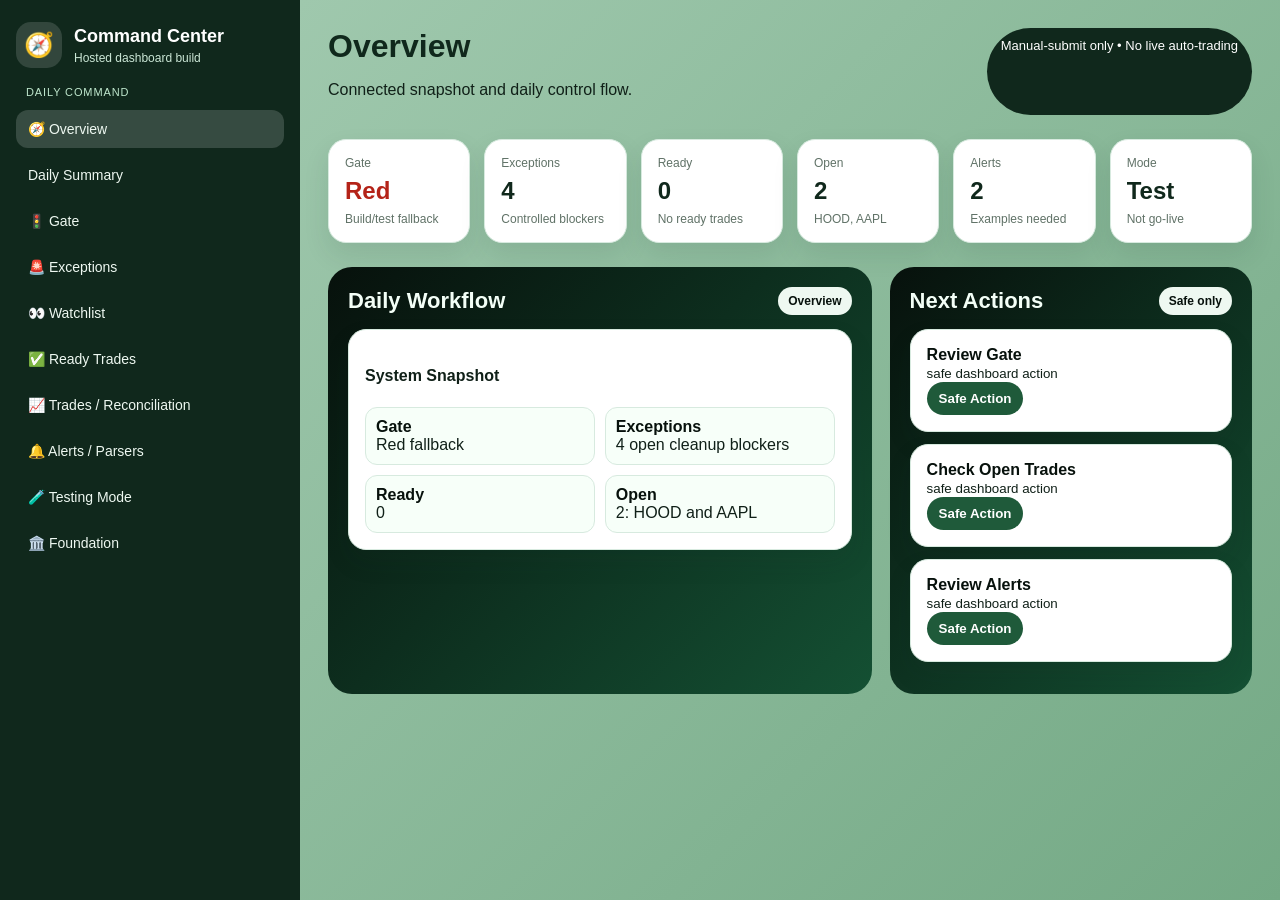
==== index.html @ c0eb18b4 "Add files via upload" ====
<!DOCTYPE html><html><head><meta charset="UTF-8"><meta name="viewport" content="width=device-width,initial-scale=1"><title>Trading Command Center</title><link rel="stylesheet" href="dashboard.css"></head><body><div class="app"><aside><div class="brand"><div class="logo">🧭</div><div><h1>Command Center</h1><p>Hosted dashboard build</p></div></div><div class="group">Daily Command</div><button class="nav" data-section="overview">🧭 Overview</button><button class="nav" data-section="daily">Daily Summary</button><button class="nav" data-section="gate">🚦 Gate</button><button class="nav" data-section="exceptions">🚨 Exceptions</button><button class="nav" data-section="watchlist">👀 Watchlist</button><button class="nav" data-section="ready">✅ Ready Trades</button><button class="nav" data-section="trades">📈 Trades / Reconciliation</button><button class="nav" data-section="alerts">🔔 Alerts / Parsers</button><button class="nav" data-section="testing">🧪 Testing Mode</button><button class="nav" data-section="foundation">🏛️ Foundation</button></aside><main><div class="top"><div><h2 id="title">Loading</h2><p id="subtitle"></p></div><div class="pill">Manual-submit only • No live auto-trading</div></div><section class="cards"><div class="card"><div class="label">Gate</div><div class="value red">Red</div><div class="hint">Build/test fallback</div></div><div class="card"><div class="label">Exceptions</div><div class="value">4</div><div class="hint">Controlled blockers</div></div><div class="card"><div class="label">Ready</div><div class="value">0</div><div class="hint">No ready trades</div></div><div class="card"><div class="label">Open</div><div class="value">2</div><div class="hint">HOOD, AAPL</div></div><div class="card"><div class="label">Alerts</div><div class="value">2</div><div class="hint">Examples needed</div></div><div class="card"><div class="label">Mode</div><div class="value">Test</div><div class="hint">Not go-live</div></div></section><section class="work"><div class="panel"><div class="ph"><h3 id="panelTitle"></h3><span class="badge" id="badge"></span></div><div id="content"></div></div><div class="panel"><div class="ph"><h3>Next Actions</h3><span class="badge">Safe only</span></div><div id="actions"></div></div></section></main></div><script src="dashboard.js"></script></body></html>
---- dashboard.css ----
:root{--dark:#10281c;--mid:#1f5a3a;--bg:#82ad91;--card:#f7fff9;--border:#d7eadf;--red:#b42318}*{box-sizing:border-box}body{margin:0;font-family:Arial,sans-serif;background:#82ad91;color:#102018}.app{display:grid;grid-template-columns:300px 1fr;min-height:100vh}aside{background:#10281c;color:white;padding:22px 16px;position:sticky;top:0;height:100vh;overflow:auto}.brand{display:flex;gap:12px;align-items:center;margin-bottom:18px}.logo{width:46px;height:46px;border-radius:15px;background:rgba(255,255,255,.14);display:grid;place-items:center;font-size:24px}.brand h1{font-size:18px;margin:0}.brand p{margin:4px 0 0;color:#cbe7d6;font-size:12px}.group{font-size:11px;color:#bfe7cd;text-transform:uppercase;letter-spacing:.08em;margin:18px 10px 8px}.nav{width:100%;border:0;border-radius:12px;background:transparent;color:#eef8f1;text-align:left;padding:11px 12px;margin:4px 0;cursor:pointer;font-size:14px}.nav:hover,.nav.active{background:rgba(255,255,255,.16)}main{padding:28px;background:linear-gradient(135deg,#9fc8ad,#74a985);min-height:100vh}.top{display:flex;justify-content:space-between;gap:16px}.top h2{font-size:32px;color:#10281c;margin:0}.pill{background:#10281c;color:white;border-radius:999px;padding:10px 14px;font-size:13px}.cards{display:grid;grid-template-columns:repeat(6,1fr);gap:14px;margin:24px 0}.card,.item,.step{background:white;border:1px solid var(--border);border-radius:18px;padding:16px;box-shadow:0 12px 26px rgba(18,53,36,.1)}.label{font-size:12px;color:#607267}.value{font-size:24px;font-weight:800;color:#10281c;margin:7px 0}.red{color:var(--red)}.hint{font-size:12px;color:#607267}.work{display:grid;grid-template-columns:1.2fr .8fr;gap:18px}.panel{background:linear-gradient(135deg,#07110c,#145033);padding:20px;border-radius:24px;color:#eef8f1}.ph{display:flex;justify-content:space-between;align-items:center;margin-bottom:14px}.ph h3{margin:0;color:#f3fff7;font-size:22px}.badge{background:#eef8f1;border-radius:999px;padding:7px 10px;color:#07110c;font-weight:700;font-size:12px}.item,.step{color:#102018;margin-bottom:12px}.meta{display:grid;grid-template-columns:1fr 1fr;gap:10px}.meta div{background:#f7fff9;border:1px solid var(--border);border-radius:12px;padding:10px}.meta strong,.step strong{display:block;color:#07110c}.btn{background:#1f5a3a;color:white;border:0;border-radius:999px;padding:9px 12px;font-weight:700;cursor:pointer}.warn{background:#fff6db;border:1px solid #f0d98a;border-radius:13px;padding:12px;margin-top:12px}.danger{background:#ffe8e8;border:1px solid #ffb6b6;border-radius:13px;padding:12px;color:#4a1111}@media(max-width:1000px){.app{grid-template-columns:1fr}aside{height:auto;position:relative}.cards{grid-template-columns:repeat(2,1fr)}.work{grid-template-columns:1fr}}@media(max-width:560px){.cards,.meta{grid-template-columns:1fr}main{padding:16px}}
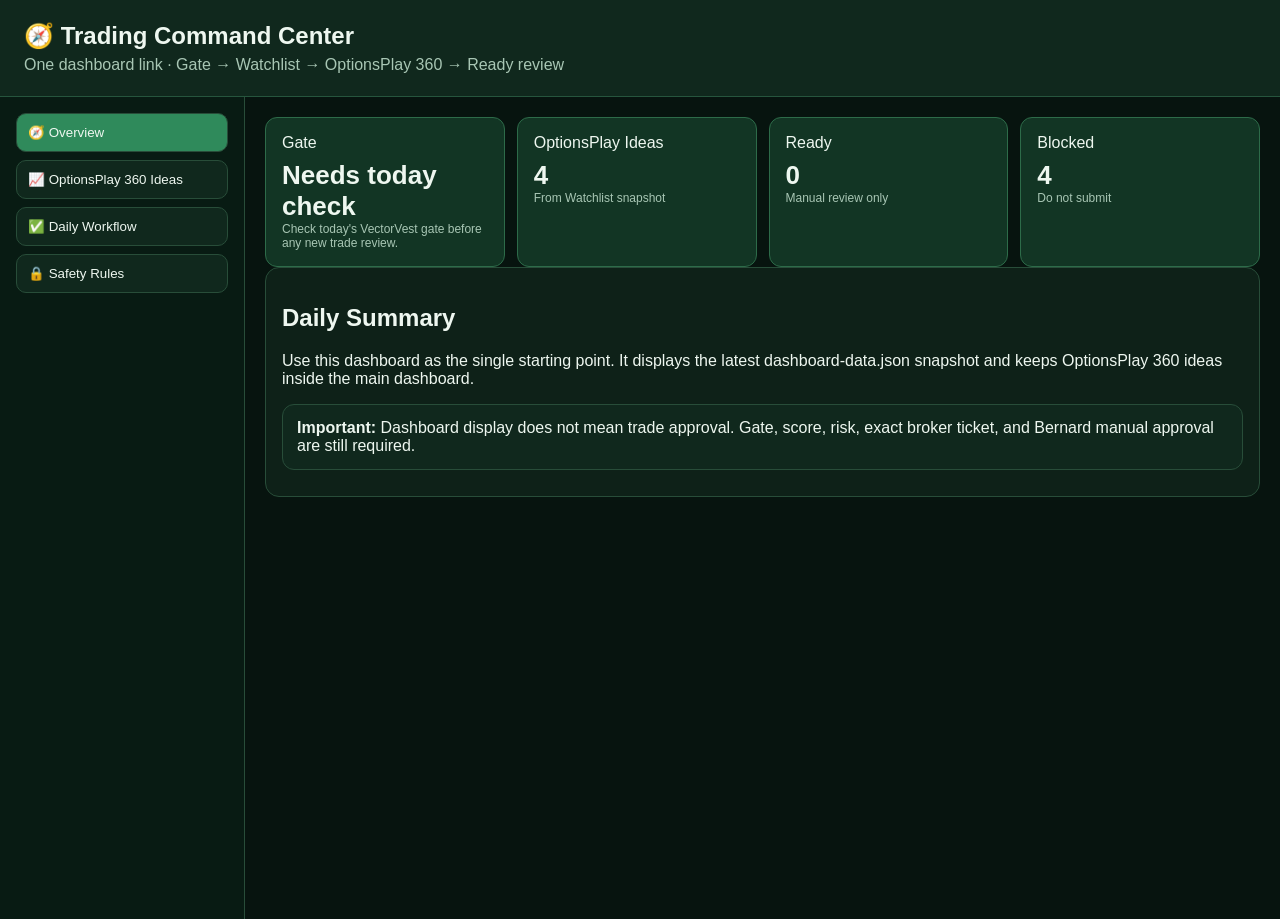
==== commit a6c9c481: "Add files via upload" ====
--- a/index.html
+++ b/index.html
@@ -1 +1,51 @@
-<!DOCTYPE html><html><head><meta charset="UTF-8"><meta name="viewport" content="width=device-width,initial-scale=1"><title>Trading Command Center</title><link rel="stylesheet" href="dashboard.css"></head><body><div class="app"><aside><div class="brand"><div class="logo">🧭</div><div><h1>Command Center</h1><p>Hosted dashboard build</p></div></div><div class="group">Daily Command</div><button class="nav" data-section="overview">🧭 Overview</button><button class="nav" data-section="daily">Daily Summary</button><button class="nav" data-section="gate">🚦 Gate</button><button class="nav" data-section="exceptions">🚨 Exceptions</button><button class="nav" data-section="watchlist">👀 Watchlist</button><button class="nav" data-section="ready">✅ Ready Trades</button><button class="nav" data-section="trades">📈 Trades / Reconciliation</button><button class="nav" data-section="alerts">🔔 Alerts / Parsers</button><button class="nav" data-section="testing">🧪 Testing Mode</button><button class="nav" data-section="foundation">🏛️ Foundation</button></aside><main><div class="top"><div><h2 id="title">Loading</h2><p id="subtitle"></p></div><div class="pill">Manual-submit only • No live auto-trading</div></div><section class="cards"><div class="card"><div class="label">Gate</div><div class="value red">Red</div><div class="hint">Build/test fallback</div></div><div class="card"><div class="label">Exceptions</div><div class="value">4</div><div class="hint">Controlled blockers</div></div><div class="card"><div class="label">Ready</div><div class="value">0</div><div class="hint">No ready trades</div></div><div class="card"><div class="label">Open</div><div class="value">2</div><div class="hint">HOOD, AAPL</div></div><div class="card"><div class="label">Alerts</div><div class="value">2</div><div class="hint">Examples needed</div></div><div class="card"><div class="label">Mode</div><div class="value">Test</div><div class="hint">Not go-live</div></div></section><section class="work"><div class="panel"><div class="ph"><h3 id="panelTitle"></h3><span class="badge" id="badge"></span></div><div id="content"></div></div><div class="panel"><div class="ph"><h3>Next Actions</h3><span class="badge">Safe only</span></div><div id="actions"></div></div></section></main></div><script src="dashboard.js"></script></body></html>
+<!doctype html>
+<html lang="en">
+<head>
+<meta charset="utf-8" />
+<meta name="viewport" content="width=device-width,initial-scale=1" />
+<title>Trading Command Center</title>
+<style>
+:root{--bg:#07140f;--panel:#0e2118;--card:#123524;--line:#284d39;--green:#2f8a5b;--text:#eef7f0;--muted:#a8c6b4;--red:#ffb4b4;--blue:#8dc7ff;--yellow:#fff3bd}*{box-sizing:border-box}body{margin:0;font-family:Arial,Helvetica,sans-serif;background:var(--bg);color:var(--text)}header{padding:22px 24px;background:#10281d;border-bottom:1px solid #26553d;position:sticky;top:0;z-index:2}h1{margin:0;font-size:24px}.sub{color:var(--muted);margin-top:6px}.layout{display:grid;grid-template-columns:245px 1fr;min-height:calc(100vh - 78px)}nav{background:#081b13;border-right:1px solid var(--line);padding:16px;position:sticky;top:78px;height:calc(100vh - 78px)}nav button{width:100%;text-align:left;margin-bottom:8px;background:#10281d;color:var(--text);border:1px solid var(--line);padding:11px;border-radius:10px;cursor:pointer}nav button.active{background:var(--green)}main{padding:20px;display:grid;gap:16px}.cards{display:grid;grid-template-columns:repeat(auto-fit,minmax(190px,1fr));gap:12px}.card{background:var(--card);border:1px solid #2d6b49;border-radius:12px;padding:16px}.card b{display:block;font-size:26px;margin-top:8px}.panel{background:var(--panel);border:1px solid var(--line);border-radius:14px;padding:16px}.toolbar{display:flex;gap:8px;flex-wrap:wrap;margin:10px 0 16px}.toolbar button{background:#173f2b;color:var(--text);border:1px solid #377a55;padding:9px 12px;border-radius:9px;cursor:pointer}.toolbar button.active{background:var(--green)}table{width:100%;border-collapse:collapse;font-size:14px}th,td{padding:10px;border-bottom:1px solid #234632;text-align:left;vertical-align:top}th{color:#b7d5c2}.status{border-radius:999px;padding:3px 8px;display:inline-block}.Blocked{background:#5b1f1f;color:#ffd6d6}.Ready{background:#174d93;color:#d8ecff}.Watching{background:#64510d;color:#fff3bd}.small{font-size:12px;color:var(--muted)}.reason{max-width:430px}.danger{color:var(--red)}.ok{color:#8ff0ad}a{color:var(--blue)}.hidden{display:none}.callout{padding:14px;border-radius:12px;background:#10281d;border:1px solid var(--line);margin:10px 0}@media(max-width:800px){.layout{grid-template-columns:1fr}nav{position:static;height:auto}.cards{grid-template-columns:1fr}}
+</style>
+</head>
+<body>
+<header><h1>🧭 Trading Command Center</h1><div class="sub">One dashboard link · Gate → Watchlist → OptionsPlay 360 → Ready review</div></header>
+<div class="layout">
+<nav>
+ <button class="active" onclick="showSection('overview',this)">🧭 Overview</button>
+ <button onclick="showSection('optionsplay',this)">📈 OptionsPlay 360 Ideas</button>
+ <button onclick="showSection('workflow',this)">✅ Daily Workflow</button>
+ <button onclick="showSection('safety',this)">🔒 Safety Rules</button>
+</nav>
+<main>
+<section id="overview">
+ <div class="cards">
+  <div class="card">Gate<b id="gateStatus">Loading</b><div id="gateMsg" class="small"></div></div>
+  <div class="card">OptionsPlay Ideas<b id="opCount">0</b><div class="small">From Watchlist snapshot</div></div>
+  <div class="card">Ready<b id="readyCount">0</b><div class="small">Manual review only</div></div>
+  <div class="card">Blocked<b id="blockedCount">0</b><div class="small">Do not submit</div></div>
+ </div>
+ <div class="panel"><h2>Daily Summary</h2><p>Use this dashboard as the single starting point. It displays the latest dashboard-data.json snapshot and keeps OptionsPlay 360 ideas inside the main dashboard.</p><div class="callout"><b>Important:</b> Dashboard display does not mean trade approval. Gate, score, risk, exact broker ticket, and Bernard manual approval are still required.</div></div>
+</section>
+<section id="optionsplay" class="hidden">
+ <div class="panel">
+  <h2>OptionsPlay 360 Ideas</h2>
+  <div class="small">OptionsPlay 360 → Watchlist → dashboard-data.json → main dashboard. Snapshot only; no broker orders.</div>
+  <div class="toolbar"><button class="active" onclick="setFilter('all',this)">All</button><button onclick="setFilter('Ready',this)">Ready</button><button onclick="setFilter('Blocked',this)">Blocked</button><button onclick="setFilter('Watching',this)">Watching</button></div>
+  <table><thead><tr><th>Ticker</th><th>Status</th><th>Score</th><th>Broker</th><th>Setup</th><th>Quote</th><th>Reason / next action</th></tr></thead><tbody id="rows"></tbody></table>
+ </div>
+</section>
+<section id="workflow" class="hidden"><div class="panel"><h2>Daily Workflow</h2><ol><li>Check today’s VectorVest gate.</li><li>If gate is Red: no new tactical trades.</li><li>If Yellow/Green: review current Watchlist ideas.</li><li>Confirm score, risk fit, earnings/news, exit plan, and exact broker ticket.</li><li>Bernard manually approves/submits. Dashboard never submits orders.</li></ol></div></section>
+<section id="safety" class="hidden"><div class="panel"><h2>Safety Lock</h2><ul><li>Signal does not equal Ready.</li><li>Ready does not equal submitted.</li><li>Submitted does not equal Open.</li><li>Only Filled/Executed broker confirmation can become Open.</li><li>All broker orders are manually submitted by Bernard.</li></ul></div></section>
+</main>
+</div>
+<script>
+let DATA={optionsPlay360Ideas:[],gate:{status:'Needs data',message:''}},filter='all';
+async function load(){try{const r=await fetch('dashboard-data.json?ts='+Date.now());DATA=await r.json()}catch(e){console.warn(e);DATA.gate={status:'Snapshot missing',message:'Upload dashboard-data.json beside index.html'}};render()}
+function money(v){return v===undefined||v===null?'—':'$'+Number(v).toFixed(2)}
+function render(){const ideas=DATA.optionsPlay360Ideas||[];document.getElementById('gateStatus').textContent=DATA.gate?.status||'Needs check';document.getElementById('gateMsg').textContent=DATA.gate?.message||'';document.getElementById('opCount').textContent=ideas.length;document.getElementById('readyCount').textContent=ideas.filter(x=>x.status==='Ready').length;document.getElementById('blockedCount').textContent=ideas.filter(x=>x.status==='Blocked').length;const shown=ideas.filter(x=>filter==='all'||x.status===filter);document.getElementById('rows').innerHTML=shown.map(x=>`<tr><td><b>${x.ticker||''}</b><div class="small">${x.source||'OptionsPlay 360'}</div></td><td><span class="status ${x.status}">${x.status}</span></td><td>${x.score??'—'}</td><td>${x.broker||'—'}</td><td>${x.setup||''}<div class="small">Earnings: ${x.earningsDate||'—'} · Score source: ${x.scoreSource||'—'}</div></td><td>Bid ${money(x.bid)}<br>Ask ${money(x.ask)}<br>TP ${money(x.takeProfit)}</td><td class="reason">${x.blockedReason||'Manual review required before broker submit.'}</td></tr>`).join('')||'<tr><td colspan="7">No rows.</td></tr>'}
+function setFilter(f,btn){filter=f;document.querySelectorAll('.toolbar button').forEach(b=>b.classList.remove('active'));btn.classList.add('active');render()}
+function showSection(id,btn){document.querySelectorAll('main section').forEach(s=>s.classList.add('hidden'));document.getElementById(id).classList.remove('hidden');document.querySelectorAll('nav button').forEach(b=>b.classList.remove('active'));btn.classList.add('active')}
+load();
+</script>
+</body></html>
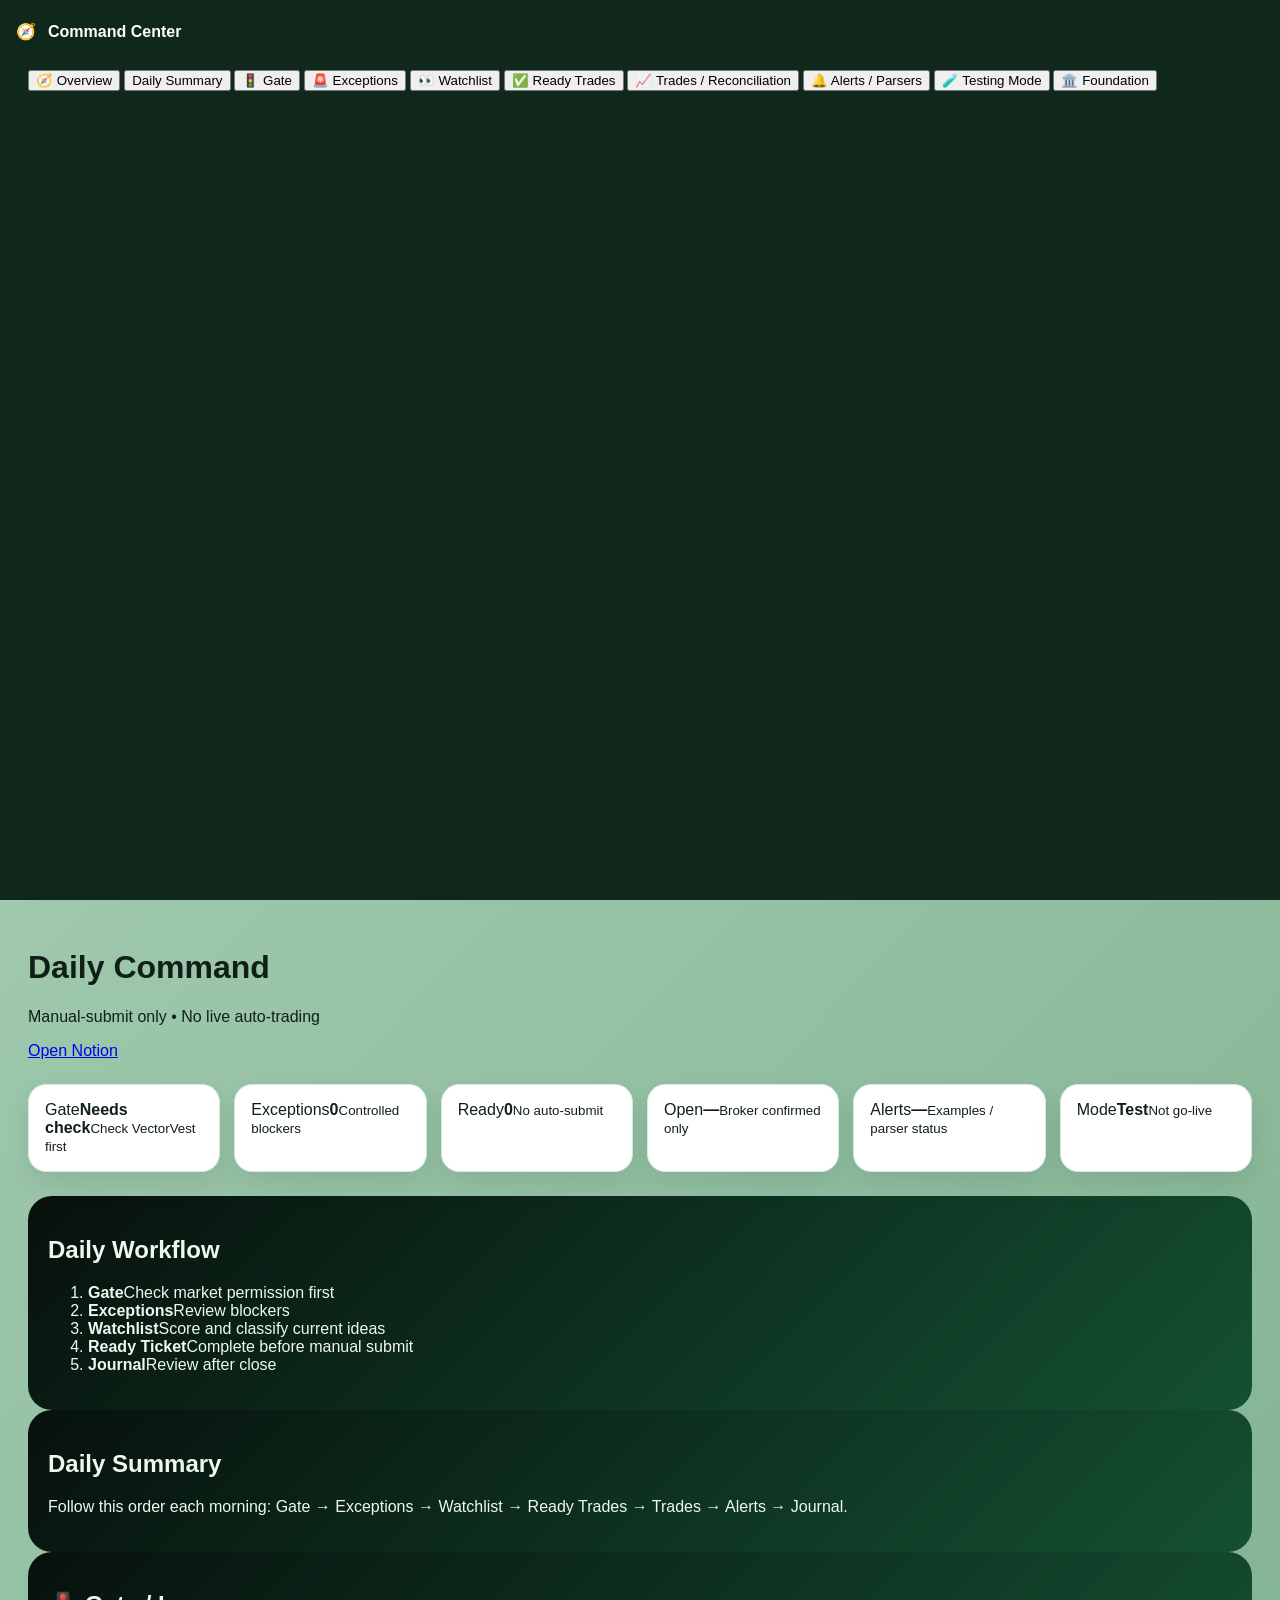
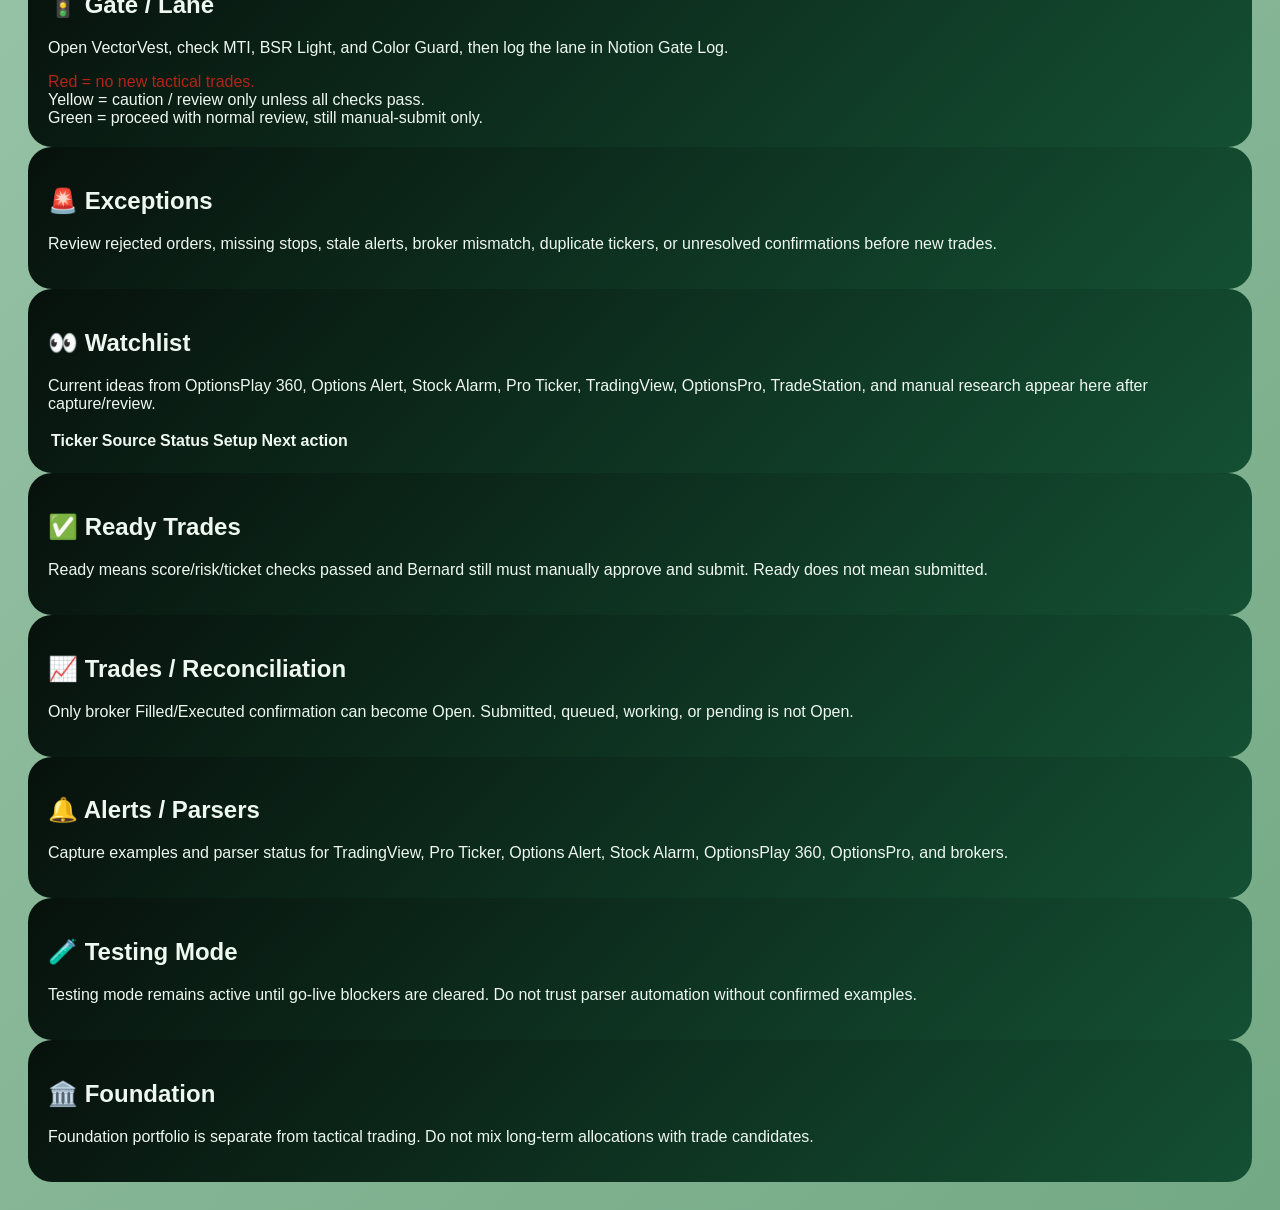
==== commit 4db30926: "Rename RESTORE-index.html to index.html" ====
--- a/index.html
+++ b/index.html
@@ -3,49 +3,72 @@
 <head>
 <meta charset="utf-8" />
 <meta name="viewport" content="width=device-width,initial-scale=1" />
-<title>Trading Command Center</title>
-<style>
-:root{--bg:#07140f;--panel:#0e2118;--card:#123524;--line:#284d39;--green:#2f8a5b;--text:#eef7f0;--muted:#a8c6b4;--red:#ffb4b4;--blue:#8dc7ff;--yellow:#fff3bd}*{box-sizing:border-box}body{margin:0;font-family:Arial,Helvetica,sans-serif;background:var(--bg);color:var(--text)}header{padding:22px 24px;background:#10281d;border-bottom:1px solid #26553d;position:sticky;top:0;z-index:2}h1{margin:0;font-size:24px}.sub{color:var(--muted);margin-top:6px}.layout{display:grid;grid-template-columns:245px 1fr;min-height:calc(100vh - 78px)}nav{background:#081b13;border-right:1px solid var(--line);padding:16px;position:sticky;top:78px;height:calc(100vh - 78px)}nav button{width:100%;text-align:left;margin-bottom:8px;background:#10281d;color:var(--text);border:1px solid var(--line);padding:11px;border-radius:10px;cursor:pointer}nav button.active{background:var(--green)}main{padding:20px;display:grid;gap:16px}.cards{display:grid;grid-template-columns:repeat(auto-fit,minmax(190px,1fr));gap:12px}.card{background:var(--card);border:1px solid #2d6b49;border-radius:12px;padding:16px}.card b{display:block;font-size:26px;margin-top:8px}.panel{background:var(--panel);border:1px solid var(--line);border-radius:14px;padding:16px}.toolbar{display:flex;gap:8px;flex-wrap:wrap;margin:10px 0 16px}.toolbar button{background:#173f2b;color:var(--text);border:1px solid #377a55;padding:9px 12px;border-radius:9px;cursor:pointer}.toolbar button.active{background:var(--green)}table{width:100%;border-collapse:collapse;font-size:14px}th,td{padding:10px;border-bottom:1px solid #234632;text-align:left;vertical-align:top}th{color:#b7d5c2}.status{border-radius:999px;padding:3px 8px;display:inline-block}.Blocked{background:#5b1f1f;color:#ffd6d6}.Ready{background:#174d93;color:#d8ecff}.Watching{background:#64510d;color:#fff3bd}.small{font-size:12px;color:var(--muted)}.reason{max-width:430px}.danger{color:var(--red)}.ok{color:#8ff0ad}a{color:var(--blue)}.hidden{display:none}.callout{padding:14px;border-radius:12px;background:#10281d;border:1px solid var(--line);margin:10px 0}@media(max-width:800px){.layout{grid-template-columns:1fr}nav{position:static;height:auto}.cards{grid-template-columns:1fr}}
-</style>
+<title>Command Center</title>
+<link rel="stylesheet" href="dashboard.css" />
 </head>
 <body>
-<header><h1>🧭 Trading Command Center</h1><div class="sub">One dashboard link · Gate → Watchlist → OptionsPlay 360 → Ready review</div></header>
-<div class="layout">
-<nav>
- <button class="active" onclick="showSection('overview',this)">🧭 Overview</button>
- <button onclick="showSection('optionsplay',this)">📈 OptionsPlay 360 Ideas</button>
- <button onclick="showSection('workflow',this)">✅ Daily Workflow</button>
- <button onclick="showSection('safety',this)">🔒 Safety Rules</button>
-</nav>
-<main>
-<section id="overview">
- <div class="cards">
-  <div class="card">Gate<b id="gateStatus">Loading</b><div id="gateMsg" class="small"></div></div>
-  <div class="card">OptionsPlay Ideas<b id="opCount">0</b><div class="small">From Watchlist snapshot</div></div>
-  <div class="card">Ready<b id="readyCount">0</b><div class="small">Manual review only</div></div>
-  <div class="card">Blocked<b id="blockedCount">0</b><div class="small">Do not submit</div></div>
- </div>
- <div class="panel"><h2>Daily Summary</h2><p>Use this dashboard as the single starting point. It displays the latest dashboard-data.json snapshot and keeps OptionsPlay 360 ideas inside the main dashboard.</p><div class="callout"><b>Important:</b> Dashboard display does not mean trade approval. Gate, score, risk, exact broker ticket, and Bernard manual approval are still required.</div></div>
-</section>
-<section id="optionsplay" class="hidden">
- <div class="panel">
-  <h2>OptionsPlay 360 Ideas</h2>
-  <div class="small">OptionsPlay 360 → Watchlist → dashboard-data.json → main dashboard. Snapshot only; no broker orders.</div>
-  <div class="toolbar"><button class="active" onclick="setFilter('all',this)">All</button><button onclick="setFilter('Ready',this)">Ready</button><button onclick="setFilter('Blocked',this)">Blocked</button><button onclick="setFilter('Watching',this)">Watching</button></div>
-  <table><thead><tr><th>Ticker</th><th>Status</th><th>Score</th><th>Broker</th><th>Setup</th><th>Quote</th><th>Reason / next action</th></tr></thead><tbody id="rows"></tbody></table>
- </div>
-</section>
-<section id="workflow" class="hidden"><div class="panel"><h2>Daily Workflow</h2><ol><li>Check today’s VectorVest gate.</li><li>If gate is Red: no new tactical trades.</li><li>If Yellow/Green: review current Watchlist ideas.</li><li>Confirm score, risk fit, earnings/news, exit plan, and exact broker ticket.</li><li>Bernard manually approves/submits. Dashboard never submits orders.</li></ol></div></section>
-<section id="safety" class="hidden"><div class="panel"><h2>Safety Lock</h2><ul><li>Signal does not equal Ready.</li><li>Ready does not equal submitted.</li><li>Submitted does not equal Open.</li><li>Only Filled/Executed broker confirmation can become Open.</li><li>All broker orders are manually submitted by Bernard.</li></ul></div></section>
-</main>
+<div class="app-shell">
+  <aside class="sidebar">
+    <div class="brand">🧭<br><strong>Command Center</strong></div>
+    <nav class="nav">
+      <button class="nav-item active" data-section="overview">🧭 Overview</button>
+      <button class="nav-item" data-section="daily-summary">Daily Summary</button>
+      <button class="nav-item" data-section="gate">🚦 Gate</button>
+      <button class="nav-item" data-section="exceptions">🚨 Exceptions</button>
+      <button class="nav-item" data-section="watchlist">👀 Watchlist</button>
+      <button class="nav-item" data-section="ready">✅ Ready Trades</button>
+      <button class="nav-item" data-section="trades">📈 Trades / Reconciliation</button>
+      <button class="nav-item" data-section="alerts">🔔 Alerts / Parsers</button>
+      <button class="nav-item" data-section="testing">🧪 Testing Mode</button>
+      <button class="nav-item" data-section="foundation">🏛️ Foundation</button>
+    </nav>
+  </aside>
+
+  <main class="main">
+    <header class="topbar">
+      <div>
+        <h1>Daily Command</h1>
+        <p>Manual-submit only • No live auto-trading</p>
+      </div>
+      <a class="safe-link" href="https://www.notion.so/" target="_blank" rel="noopener">Open Notion</a>
+    </header>
+
+    <section id="overview" class="section active">
+      <div class="cards">
+        <div class="card"><span>Gate</span><strong id="gate-card">Needs check</strong><small>Check VectorVest first</small></div>
+        <div class="card"><span>Exceptions</span><strong id="exceptions-card">—</strong><small>Controlled blockers</small></div>
+        <div class="card"><span>Ready</span><strong id="ready-card">0</strong><small>No auto-submit</small></div>
+        <div class="card"><span>Open</span><strong id="open-card">—</strong><small>Broker confirmed only</small></div>
+        <div class="card"><span>Alerts</span><strong id="alerts-card">—</strong><small>Examples / parser status</small></div>
+        <div class="card"><span>Mode</span><strong>Test</strong><small>Not go-live</small></div>
+      </div>
+      <div class="panel">
+        <h2>Daily Workflow</h2>
+        <ol class="workflow-list">
+          <li><b>Gate</b><span>Check market permission first</span></li>
+          <li><b>Exceptions</b><span>Review blockers</span></li>
+          <li><b>Watchlist</b><span>Score and classify current ideas</span></li>
+          <li><b>Ready Ticket</b><span>Complete before manual submit</span></li>
+          <li><b>Journal</b><span>Review after close</span></li>
+        </ol>
+      </div>
+    </section>
+
+    <section id="daily-summary" class="section"><div class="panel"><h2>Daily Summary</h2><p>Follow this order each morning: Gate → Exceptions → Watchlist → Ready Trades → Trades → Alerts → Journal.</p></div></section>
+    <section id="gate" class="section"><div class="panel"><h2>🚦 Gate / Lane</h2><p>Open VectorVest, check MTI, BSR Light, and Color Guard, then log the lane in Notion Gate Log.</p><div class="rule red">Red = no new tactical trades.</div><div class="rule yellow">Yellow = caution / review only unless all checks pass.</div><div class="rule green">Green = proceed with normal review, still manual-submit only.</div></div></section>
+    <section id="exceptions" class="section"><div class="panel"><h2>🚨 Exceptions</h2><p>Review rejected orders, missing stops, stale alerts, broker mismatch, duplicate tickers, or unresolved confirmations before new trades.</p></div></section>
+    <section id="watchlist" class="section"><div class="panel"><h2>👀 Watchlist</h2><p>Current ideas from OptionsPlay 360, Options Alert, Stock Alarm, Pro Ticker, TradingView, OptionsPro, TradeStation, and manual research appear here after capture/review.</p><div id="idea-table"></div></div></section>
+    <section id="ready" class="section"><div class="panel"><h2>✅ Ready Trades</h2><p>Ready means score/risk/ticket checks passed and Bernard still must manually approve and submit. Ready does not mean submitted.</p></div></section>
+    <section id="trades" class="section"><div class="panel"><h2>📈 Trades / Reconciliation</h2><p>Only broker Filled/Executed confirmation can become Open. Submitted, queued, working, or pending is not Open.</p></div></section>
+    <section id="alerts" class="section"><div class="panel"><h2>🔔 Alerts / Parsers</h2><p>Capture examples and parser status for TradingView, Pro Ticker, Options Alert, Stock Alarm, OptionsPlay 360, OptionsPro, and brokers.</p></div></section>
+    <section id="testing" class="section"><div class="panel"><h2>🧪 Testing Mode</h2><p>Testing mode remains active until go-live blockers are cleared. Do not trust parser automation without confirmed examples.</p></div></section>
+    <section id="foundation" class="section"><div class="panel"><h2>🏛️ Foundation</h2><p>Foundation portfolio is separate from tactical trading. Do not mix long-term allocations with trade candidates.</p></div></section>
+  </main>
 </div>
+<script src="dashboard.js"></script>
 <script>
-let DATA={optionsPlay360Ideas:[],gate:{status:'Needs data',message:''}},filter='all';
-async function load(){try{const r=await fetch('dashboard-data.json?ts='+Date.now());DATA=await r.json()}catch(e){console.warn(e);DATA.gate={status:'Snapshot missing',message:'Upload dashboard-data.json beside index.html'}};render()}
-function money(v){return v===undefined||v===null?'—':'$'+Number(v).toFixed(2)}
-function render(){const ideas=DATA.optionsPlay360Ideas||[];document.getElementById('gateStatus').textContent=DATA.gate?.status||'Needs check';document.getElementById('gateMsg').textContent=DATA.gate?.message||'';document.getElementById('opCount').textContent=ideas.length;document.getElementById('readyCount').textContent=ideas.filter(x=>x.status==='Ready').length;document.getElementById('blockedCount').textContent=ideas.filter(x=>x.status==='Blocked').length;const shown=ideas.filter(x=>filter==='all'||x.status===filter);document.getElementById('rows').innerHTML=shown.map(x=>`<tr><td><b>${x.ticker||''}</b><div class="small">${x.source||'OptionsPlay 360'}</div></td><td><span class="status ${x.status}">${x.status}</span></td><td>${x.score??'—'}</td><td>${x.broker||'—'}</td><td>${x.setup||''}<div class="small">Earnings: ${x.earningsDate||'—'} · Score source: ${x.scoreSource||'—'}</div></td><td>Bid ${money(x.bid)}<br>Ask ${money(x.ask)}<br>TP ${money(x.takeProfit)}</td><td class="reason">${x.blockedReason||'Manual review required before broker submit.'}</td></tr>`).join('')||'<tr><td colspan="7">No rows.</td></tr>'}
-function setFilter(f,btn){filter=f;document.querySelectorAll('.toolbar button').forEach(b=>b.classList.remove('active'));btn.classList.add('active');render()}
-function showSection(id,btn){document.querySelectorAll('main section').forEach(s=>s.classList.add('hidden'));document.getElementById(id).classList.remove('hidden');document.querySelectorAll('nav button').forEach(b=>b.classList.remove('active'));btn.classList.add('active')}
-load();
+async function loadIdeas(){try{const r=await fetch('dashboard-data.json?ts='+Date.now());const d=await r.json();const ideas=d.allRecentCandidates||d.optionsPlay360Ideas||[];document.getElementById('ready-card').textContent=ideas.filter(x=>x.status==='Ready').length;document.getElementById('exceptions-card').textContent=ideas.filter(x=>x.status==='Blocked').length;document.getElementById('idea-table').innerHTML='<table><thead><tr><th>Ticker</th><th>Source</th><th>Status</th><th>Setup</th><th>Next action</th></tr></thead><tbody>'+ideas.map(x=>`<tr><td>${x.ticker||''}</td><td>${x.source||''}</td><td>${x.status||''}</td><td>${x.setup||''}</td><td>${x.nextAction||x.blockedReason||''}</td></tr>`).join('')+'</tbody></table>'}catch(e){}}
+loadIdeas();
 </script>
-</body></html>
+</body>
+</html>
--- a/dashboard.css
+++ b/dashboard.css
@@ -0,0 +1 @@
+:root{--dark:#10281c;--mid:#1f5a3a;--bg:#82ad91;--card:#f7fff9;--border:#d7eadf;--red:#b42318}*{box-sizing:border-box}body{margin:0;font-family:Arial,sans-serif;background:#82ad91;color:#102018}.app{display:grid;grid-template-columns:300px 1fr;min-height:100vh}aside{background:#10281c;color:white;padding:22px 16px;position:sticky;top:0;height:100vh;overflow:auto}.brand{display:flex;gap:12px;align-items:center;margin-bottom:18px}.logo{width:46px;height:46px;border-radius:15px;background:rgba(255,255,255,.14);display:grid;place-items:center;font-size:24px}.brand h1{font-size:18px;margin:0}.brand p{margin:4px 0 0;color:#cbe7d6;font-size:12px}.group{font-size:11px;color:#bfe7cd;text-transform:uppercase;letter-spacing:.08em;margin:18px 10px 8px}.nav{width:100%;border:0;border-radius:12px;background:transparent;color:#eef8f1;text-align:left;padding:11px 12px;margin:4px 0;cursor:pointer;font-size:14px}.nav:hover,.nav.active{background:rgba(255,255,255,.16)}main{padding:28px;background:linear-gradient(135deg,#9fc8ad,#74a985);min-height:100vh}.top{display:flex;justify-content:space-between;gap:16px}.top h2{font-size:32px;color:#10281c;margin:0}.pill{background:#10281c;color:white;border-radius:999px;padding:10px 14px;font-size:13px}.cards{display:grid;grid-template-columns:repeat(6,1fr);gap:14px;margin:24px 0}.card,.item,.step{background:white;border:1px solid var(--border);border-radius:18px;padding:16px;box-shadow:0 12px 26px rgba(18,53,36,.1)}.label{font-size:12px;color:#607267}.value{font-size:24px;font-weight:800;color:#10281c;margin:7px 0}.red{color:var(--red)}.hint{font-size:12px;color:#607267}.work{display:grid;grid-template-columns:1.2fr .8fr;gap:18px}.panel{background:linear-gradient(135deg,#07110c,#145033);padding:20px;border-radius:24px;color:#eef8f1}.ph{display:flex;justify-content:space-between;align-items:center;margin-bottom:14px}.ph h3{margin:0;color:#f3fff7;font-size:22px}.badge{background:#eef8f1;border-radius:999px;padding:7px 10px;color:#07110c;font-weight:700;font-size:12px}.item,.step{color:#102018;margin-bottom:12px}.meta{display:grid;grid-template-columns:1fr 1fr;gap:10px}.meta div{background:#f7fff9;border:1px solid var(--border);border-radius:12px;padding:10px}.meta strong,.step strong{display:block;color:#07110c}.btn{background:#1f5a3a;color:white;border:0;border-radius:999px;padding:9px 12px;font-weight:700;cursor:pointer}.warn{background:#fff6db;border:1px solid #f0d98a;border-radius:13px;padding:12px;margin-top:12px}.danger{background:#ffe8e8;border:1px solid #ffb6b6;border-radius:13px;padding:12px;color:#4a1111}@media(max-width:1000px){.app{grid-template-columns:1fr}aside{height:auto;position:relative}.cards{grid-template-columns:repeat(2,1fr)}.work{grid-template-columns:1fr}}@media(max-width:560px){.cards,.meta{grid-template-columns:1fr}main{padding:16px}}
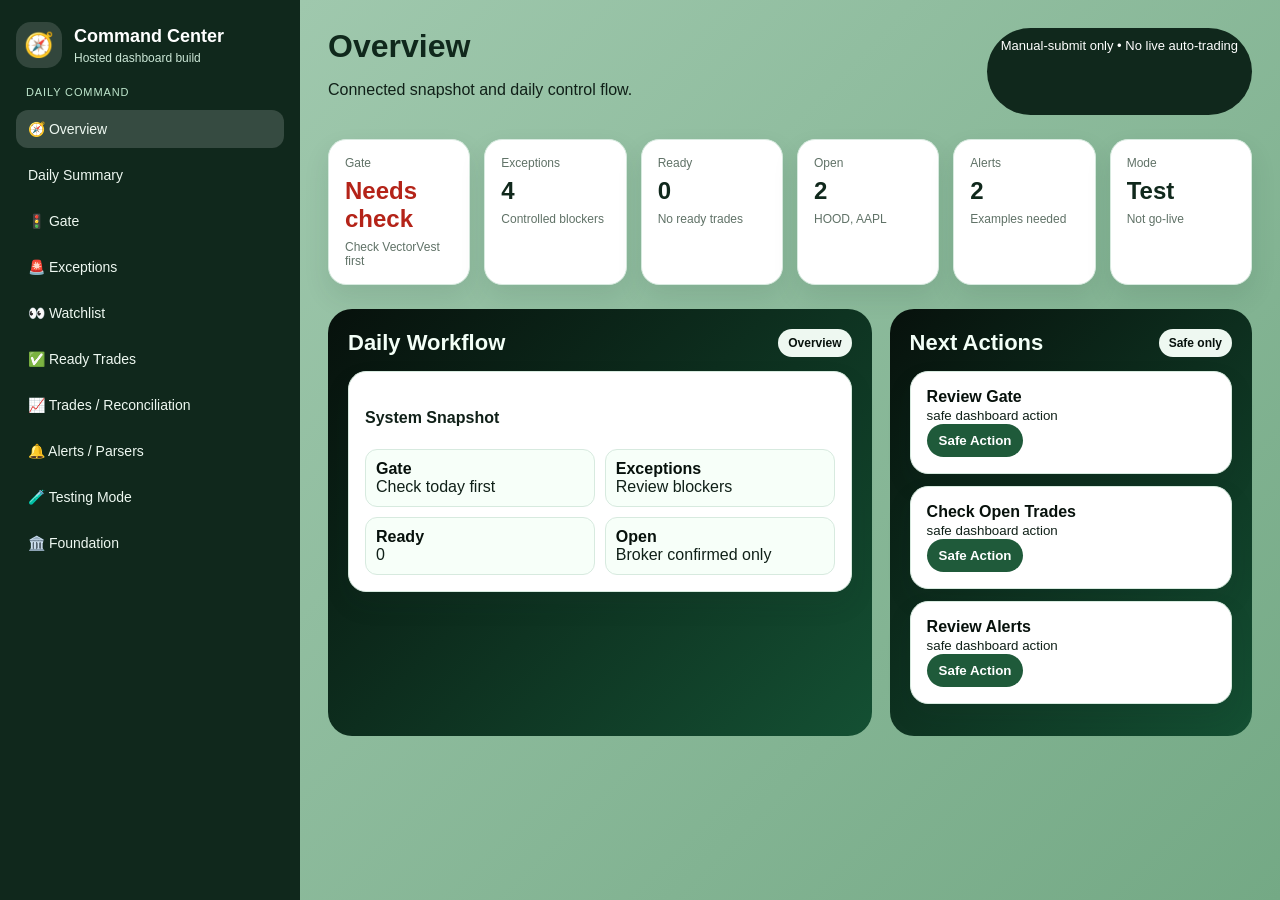
==== commit 2005f40c: "Rename index-single-file.html to index.html" ====
--- a/index.html
+++ b/index.html
@@ -1,74 +1 @@
-<!doctype html>
-<html lang="en">
-<head>
-<meta charset="utf-8" />
-<meta name="viewport" content="width=device-width,initial-scale=1" />
-<title>Command Center</title>
-<link rel="stylesheet" href="dashboard.css" />
-</head>
-<body>
-<div class="app-shell">
-  <aside class="sidebar">
-    <div class="brand">🧭<br><strong>Command Center</strong></div>
-    <nav class="nav">
-      <button class="nav-item active" data-section="overview">🧭 Overview</button>
-      <button class="nav-item" data-section="daily-summary">Daily Summary</button>
-      <button class="nav-item" data-section="gate">🚦 Gate</button>
-      <button class="nav-item" data-section="exceptions">🚨 Exceptions</button>
-      <button class="nav-item" data-section="watchlist">👀 Watchlist</button>
-      <button class="nav-item" data-section="ready">✅ Ready Trades</button>
-      <button class="nav-item" data-section="trades">📈 Trades / Reconciliation</button>
-      <button class="nav-item" data-section="alerts">🔔 Alerts / Parsers</button>
-      <button class="nav-item" data-section="testing">🧪 Testing Mode</button>
-      <button class="nav-item" data-section="foundation">🏛️ Foundation</button>
-    </nav>
-  </aside>
-
-  <main class="main">
-    <header class="topbar">
-      <div>
-        <h1>Daily Command</h1>
-        <p>Manual-submit only • No live auto-trading</p>
-      </div>
-      <a class="safe-link" href="https://www.notion.so/" target="_blank" rel="noopener">Open Notion</a>
-    </header>
-
-    <section id="overview" class="section active">
-      <div class="cards">
-        <div class="card"><span>Gate</span><strong id="gate-card">Needs check</strong><small>Check VectorVest first</small></div>
-        <div class="card"><span>Exceptions</span><strong id="exceptions-card">—</strong><small>Controlled blockers</small></div>
-        <div class="card"><span>Ready</span><strong id="ready-card">0</strong><small>No auto-submit</small></div>
-        <div class="card"><span>Open</span><strong id="open-card">—</strong><small>Broker confirmed only</small></div>
-        <div class="card"><span>Alerts</span><strong id="alerts-card">—</strong><small>Examples / parser status</small></div>
-        <div class="card"><span>Mode</span><strong>Test</strong><small>Not go-live</small></div>
-      </div>
-      <div class="panel">
-        <h2>Daily Workflow</h2>
-        <ol class="workflow-list">
-          <li><b>Gate</b><span>Check market permission first</span></li>
-          <li><b>Exceptions</b><span>Review blockers</span></li>
-          <li><b>Watchlist</b><span>Score and classify current ideas</span></li>
-          <li><b>Ready Ticket</b><span>Complete before manual submit</span></li>
-          <li><b>Journal</b><span>Review after close</span></li>
-        </ol>
-      </div>
-    </section>
-
-    <section id="daily-summary" class="section"><div class="panel"><h2>Daily Summary</h2><p>Follow this order each morning: Gate → Exceptions → Watchlist → Ready Trades → Trades → Alerts → Journal.</p></div></section>
-    <section id="gate" class="section"><div class="panel"><h2>🚦 Gate / Lane</h2><p>Open VectorVest, check MTI, BSR Light, and Color Guard, then log the lane in Notion Gate Log.</p><div class="rule red">Red = no new tactical trades.</div><div class="rule yellow">Yellow = caution / review only unless all checks pass.</div><div class="rule green">Green = proceed with normal review, still manual-submit only.</div></div></section>
-    <section id="exceptions" class="section"><div class="panel"><h2>🚨 Exceptions</h2><p>Review rejected orders, missing stops, stale alerts, broker mismatch, duplicate tickers, or unresolved confirmations before new trades.</p></div></section>
-    <section id="watchlist" class="section"><div class="panel"><h2>👀 Watchlist</h2><p>Current ideas from OptionsPlay 360, Options Alert, Stock Alarm, Pro Ticker, TradingView, OptionsPro, TradeStation, and manual research appear here after capture/review.</p><div id="idea-table"></div></div></section>
-    <section id="ready" class="section"><div class="panel"><h2>✅ Ready Trades</h2><p>Ready means score/risk/ticket checks passed and Bernard still must manually approve and submit. Ready does not mean submitted.</p></div></section>
-    <section id="trades" class="section"><div class="panel"><h2>📈 Trades / Reconciliation</h2><p>Only broker Filled/Executed confirmation can become Open. Submitted, queued, working, or pending is not Open.</p></div></section>
-    <section id="alerts" class="section"><div class="panel"><h2>🔔 Alerts / Parsers</h2><p>Capture examples and parser status for TradingView, Pro Ticker, Options Alert, Stock Alarm, OptionsPlay 360, OptionsPro, and brokers.</p></div></section>
-    <section id="testing" class="section"><div class="panel"><h2>🧪 Testing Mode</h2><p>Testing mode remains active until go-live blockers are cleared. Do not trust parser automation without confirmed examples.</p></div></section>
-    <section id="foundation" class="section"><div class="panel"><h2>🏛️ Foundation</h2><p>Foundation portfolio is separate from tactical trading. Do not mix long-term allocations with trade candidates.</p></div></section>
-  </main>
-</div>
-<script src="dashboard.js"></script>
-<script>
-async function loadIdeas(){try{const r=await fetch('dashboard-data.json?ts='+Date.now());const d=await r.json();const ideas=d.allRecentCandidates||d.optionsPlay360Ideas||[];document.getElementById('ready-card').textContent=ideas.filter(x=>x.status==='Ready').length;document.getElementById('exceptions-card').textContent=ideas.filter(x=>x.status==='Blocked').length;document.getElementById('idea-table').innerHTML='<table><thead><tr><th>Ticker</th><th>Source</th><th>Status</th><th>Setup</th><th>Next action</th></tr></thead><tbody>'+ideas.map(x=>`<tr><td>${x.ticker||''}</td><td>${x.source||''}</td><td>${x.status||''}</td><td>${x.setup||''}</td><td>${x.nextAction||x.blockedReason||''}</td></tr>`).join('')+'</tbody></table>'}catch(e){}}
-loadIdeas();
-</script>
-</body>
-</html>
+<!DOCTYPE html><html><head><meta charset="UTF-8"><meta name="viewport" content="width=device-width,initial-scale=1"><title>Trading Command Center</title><style>:root{--dark:#10281c;--mid:#1f5a3a;--bg:#82ad91;--card:#f7fff9;--border:#d7eadf;--red:#b42318}*{box-sizing:border-box}body{margin:0;font-family:Arial,sans-serif;background:#82ad91;color:#102018}.app{display:grid;grid-template-columns:300px 1fr;min-height:100vh}aside{background:#10281c;color:white;padding:22px 16px;position:sticky;top:0;height:100vh;overflow:auto}.brand{display:flex;gap:12px;align-items:center;margin-bottom:18px}.logo{width:46px;height:46px;border-radius:15px;background:rgba(255,255,255,.14);display:grid;place-items:center;font-size:24px}.brand h1{font-size:18px;margin:0}.brand p{margin:4px 0 0;color:#cbe7d6;font-size:12px}.group{font-size:11px;color:#bfe7cd;text-transform:uppercase;letter-spacing:.08em;margin:18px 10px 8px}.nav{width:100%;border:0;border-radius:12px;background:transparent;color:#eef8f1;text-align:left;padding:11px 12px;margin:4px 0;cursor:pointer;font-size:14px}.nav:hover,.nav.active{background:rgba(255,255,255,.16)}main{padding:28px;background:linear-gradient(135deg,#9fc8ad,#74a985);min-height:100vh}.top{display:flex;justify-content:space-between;gap:16px}.top h2{font-size:32px;color:#10281c;margin:0}.pill{background:#10281c;color:white;border-radius:999px;padding:10px 14px;font-size:13px}.cards{display:grid;grid-template-columns:repeat(6,1fr);gap:14px;margin:24px 0}.card,.item,.step{background:white;border:1px solid var(--border);border-radius:18px;padding:16px;box-shadow:0 12px 26px rgba(18,53,36,.1)}.label{font-size:12px;color:#607267}.value{font-size:24px;font-weight:800;color:#10281c;margin:7px 0}.red{color:var(--red)}.hint{font-size:12px;color:#607267}.work{display:grid;grid-template-columns:1.2fr .8fr;gap:18px}.panel{background:linear-gradient(135deg,#07110c,#145033);padding:20px;border-radius:24px;color:#eef8f1}.ph{display:flex;justify-content:space-between;align-items:center;margin-bottom:14px}.ph h3{margin:0;color:#f3fff7;font-size:22px}.badge{background:#eef8f1;border-radius:999px;padding:7px 10px;color:#07110c;font-weight:700;font-size:12px}.item,.step{color:#102018;margin-bottom:12px}.meta{display:grid;grid-template-columns:1fr 1fr;gap:10px}.meta div{background:#f7fff9;border:1px solid var(--border);border-radius:12px;padding:10px}.meta strong,.step strong{display:block;color:#07110c}.btn{background:#1f5a3a;color:white;border:0;border-radius:999px;padding:9px 12px;font-weight:700;cursor:pointer}.warn{background:#fff6db;border:1px solid #f0d98a;border-radius:13px;padding:12px;margin-top:12px}.danger{background:#ffe8e8;border:1px solid #ffb6b6;border-radius:13px;padding:12px;color:#4a1111}@media(max-width:1000px){.app{grid-template-columns:1fr}aside{height:auto;position:relative}.cards{grid-template-columns:repeat(2,1fr)}.work{grid-template-columns:1fr}}@media(max-width:560px){.cards,.meta{grid-template-columns:1fr}main{padding:16px}}</style></head><body><div class="app"><aside><div class="brand"><div class="logo">🧭</div><div><h1>Command Center</h1><p>Hosted dashboard build</p></div></div><div class="group">Daily Command</div><button class="nav" data-section="overview">🧭 Overview</button><button class="nav" data-section="daily">Daily Summary</button><button class="nav" data-section="gate">🚦 Gate</button><button class="nav" data-section="exceptions">🚨 Exceptions</button><button class="nav" data-section="watchlist">👀 Watchlist</button><button class="nav" data-section="ready">✅ Ready Trades</button><button class="nav" data-section="trades">📈 Trades / Reconciliation</button><button class="nav" data-section="alerts">🔔 Alerts / Parsers</button><button class="nav" data-section="testing">🧪 Testing Mode</button><button class="nav" data-section="foundation">🏛️ Foundation</button></aside><main><div class="top"><div><h2 id="title">Loading</h2><p id="subtitle"></p></div><div class="pill">Manual-submit only • No live auto-trading</div></div><section class="cards"><div class="card"><div class="label">Gate</div><div class="value red">Needs check</div><div class="hint">Check VectorVest first</div></div><div class="card"><div class="label">Exceptions</div><div class="value">4</div><div class="hint">Controlled blockers</div></div><div class="card"><div class="label">Ready</div><div class="value">0</div><div class="hint">No ready trades</div></div><div class="card"><div class="label">Open</div><div class="value">2</div><div class="hint">HOOD, AAPL</div></div><div class="card"><div class="label">Alerts</div><div class="value">2</div><div class="hint">Examples needed</div></div><div class="card"><div class="label">Mode</div><div class="value">Test</div><div class="hint">Not go-live</div></div></section><section class="work"><div class="panel"><div class="ph"><h3 id="panelTitle"></h3><span class="badge" id="badge"></span></div><div id="content"></div></div><div class="panel"><div class="ph"><h3>Next Actions</h3><span class="badge">Safe only</span></div><div id="actions"></div></div></section></main></div><script>const sections={overview:['Overview','Connected snapshot and daily control flow.','Daily Workflow','Overview','<div class="item"><h4>System Snapshot</h4><div class="meta"><div><strong>Gate</strong>Check today first</div><div><strong>Exceptions</strong>Review blockers</div><div><strong>Ready</strong>0</div><div><strong>Open</strong>Broker confirmed only</div></div></div>',['Review Gate','Check Open Trades','Review Alerts']],daily:['Daily Summary','Follow this order each morning.','Daily Workflow','Daily','<div class="step"><strong>1. Gate</strong>Check market permission first</div><div class="step"><strong>2. Exceptions</strong>Review blockers</div><div class="step"><strong>3. Watchlist</strong>Score and classify</div><div class="step"><strong>4. Ready Ticket</strong>Complete before manual submit</div><div class="step"><strong>5. Journal</strong>Review after close</div>',['Open First Testing Checklist','Open Parser Inbox','Open Remaining Inputs']],gate:['Gate','Latest gate state.','Gate Panel','Manual check','<div class="item"><h4>Gate</h4><div class="danger">Check VectorVest MTI, BSR Light, and Color Guard before any new trade.</div></div>',['Open normal gate','Enter today real gate']],exceptions:['Exceptions','Current controlled blockers.','Exception Panel','Review','<div class="item"><h4>Exceptions</h4><div class="meta"><div><strong>NU</strong>Re-check only after gate</div><div><strong>ZM</strong>Risk too high for $6k account</div><div><strong>HPE</strong>Parked until entry improves</div><div><strong>Parsers</strong>Need controlled examples</div></div></div>',['Open Exception Queue','Review blockers']],watchlist:['Watchlist','Candidates and source intake.','Watchlist Panel','Needs review','<div class="item"><h4>Watchlist</h4><p>Ideas come from OptionsPlay 360, Options Alert, Stock Alarm, Pro Ticker, TradingView, OptionsPro, TradeStation, and manual research. Signals do not bypass gate, scoring, risk, ticket match, or manual approval.</p></div>',['Open Watchlist','Score missing rows']],ready:['Ready Trades','Complete tickets only.','Ready Panel','0 ready','<div class="item"><h4>Ready Trades</h4><p>No trade should be submitted unless gate allows, ticket matches exactly, risk fits, and Bernard manually approves.</p><div class="warn">Bernard manually submits every order.</div></div>',['Open Ready Checklist']],trades:['Trades / Reconciliation','Broker truth controls status.','Trades Panel','Broker truth','<div class="item"><h4>Trades</h4><div class="meta"><div><strong>Submitted/Pending</strong>Not Open</div><div><strong>Filled/Executed</strong>May become Open after match</div><div><strong>Rejected</strong>Exception</div><div><strong>Closed</strong>Journal required</div></div></div>',['Review open positions','Match confirmation']],alerts:['Alerts / Parsers','Real examples needed.','Alerts Panel','Examples','<div class="item"><h4>Alerts</h4><p>Capture TradingView, Pro Ticker, Options Alert, Stock Alarm, broker confirmation, OptionsPlay 360, and OptionsPro examples before trusting automation.</p></div>',['Capture alert','Review parser inbox']],testing:['Testing Mode','System is build/test, not go-live.','Testing','Controlled','<div class="item"><h4>Testing</h4><p>Test navigation and controls. No live trades during test-only steps.</p></div>',['Run controlled test','Open Session Log']],foundation:['Foundation','Long-term portfolio area.','Foundation','Separate','<div class="item"><h4>Foundation</h4><p>Foundation tracker is separate from tactical trading. Do not mix them.</p></div>',['Open Foundation Tracker']]};function render(key){const x=sections[key]||sections.overview;document.getElementById('title').textContent=x[0];document.getElementById('subtitle').textContent=x[1];document.getElementById('panelTitle').textContent=x[2];document.getElementById('badge').textContent=x[3];document.getElementById('content').innerHTML=x[4];document.getElementById('actions').innerHTML=x[5].map(v=>'<div class="step"><div><strong>'+v+'</strong><small> safe dashboard action</small></div><button class="btn">Safe Action</button></div>').join('');document.querySelectorAll('.nav').forEach(b=>b.classList.toggle('active',b.dataset.section===key));document.querySelectorAll('.btn').forEach(b=>b.onclick=()=>alert('Safe dashboard action only. No broker order is submitted.'));window.scrollTo(0,0)}document.addEventListener('DOMContentLoaded',()=>{document.querySelectorAll('.nav').forEach(b=>b.onclick=()=>render(b.dataset.section));render('overview')});</script></body></html>
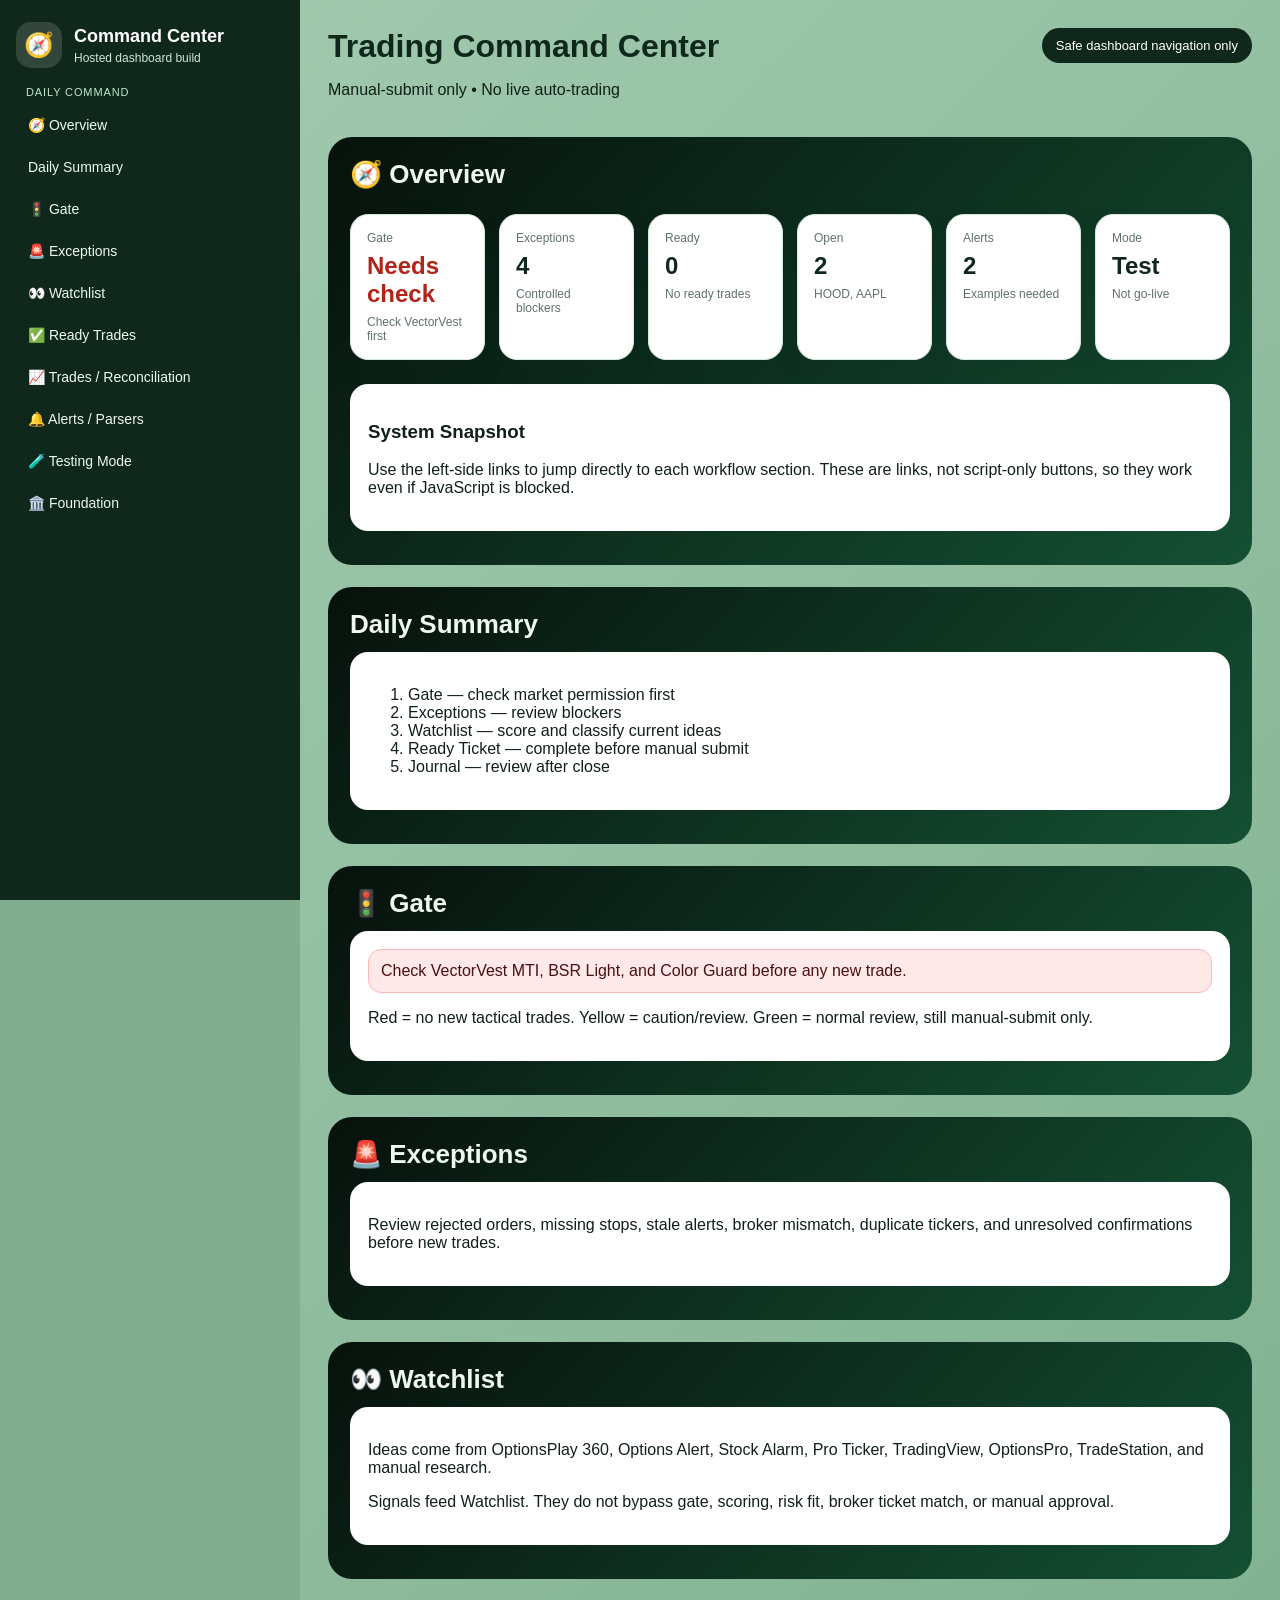
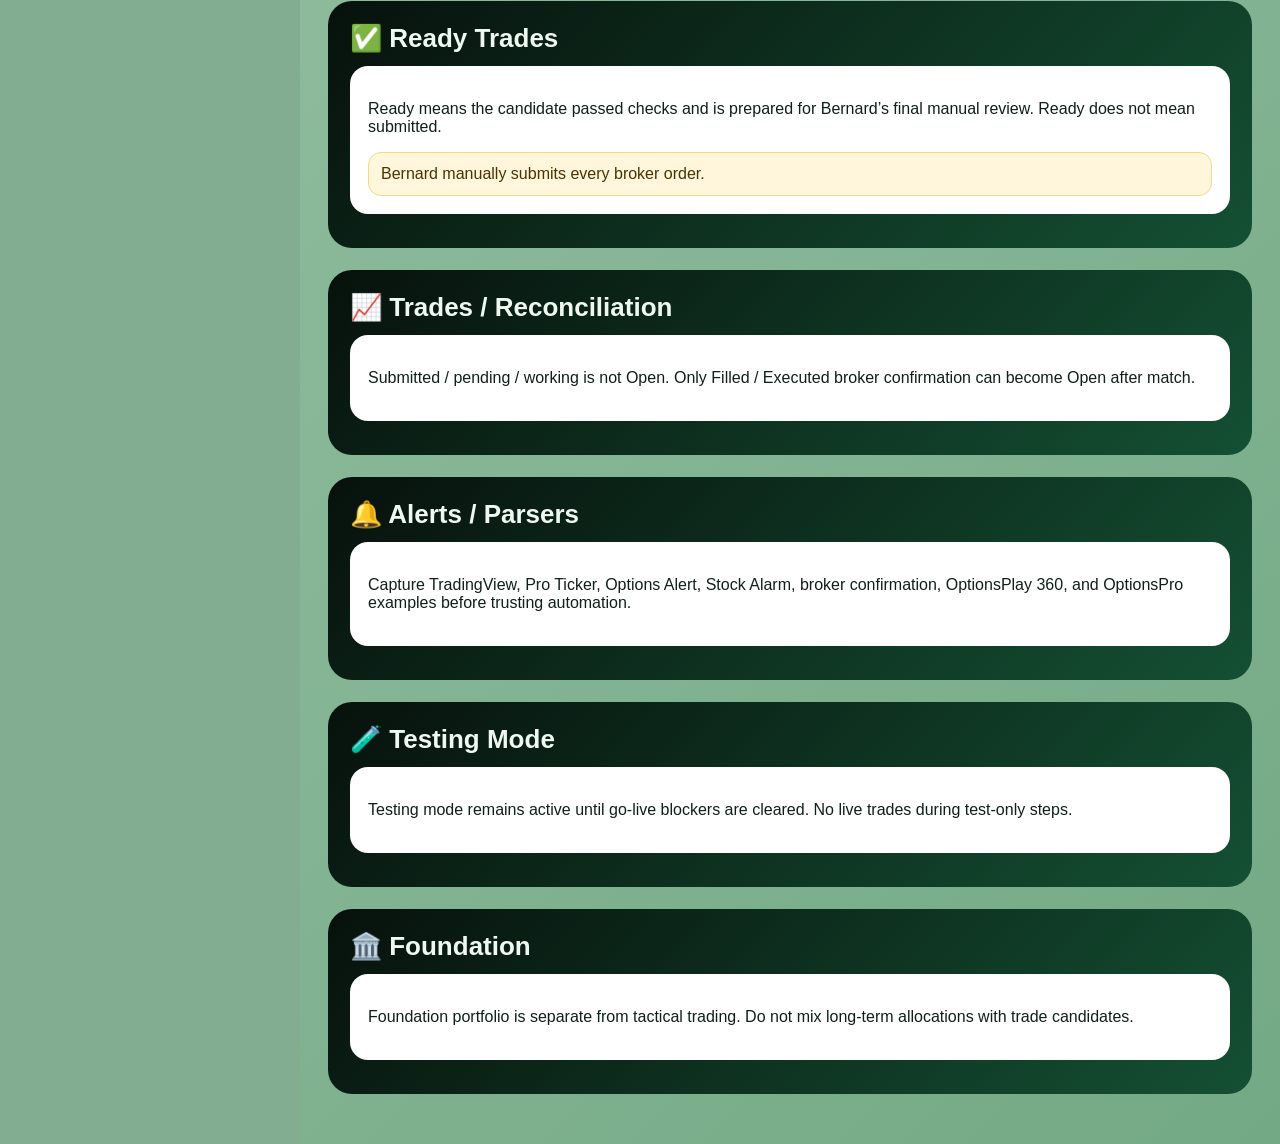
==== commit fb61f5a5: "Rename index (3).html to index.html" ====
--- a/index.html
+++ b/index.html
@@ -1 +1 @@
-<!DOCTYPE html><html><head><meta charset="UTF-8"><meta name="viewport" content="width=device-width,initial-scale=1"><title>Trading Command Center</title><style>:root{--dark:#10281c;--mid:#1f5a3a;--bg:#82ad91;--card:#f7fff9;--border:#d7eadf;--red:#b42318}*{box-sizing:border-box}body{margin:0;font-family:Arial,sans-serif;background:#82ad91;color:#102018}.app{display:grid;grid-template-columns:300px 1fr;min-height:100vh}aside{background:#10281c;color:white;padding:22px 16px;position:sticky;top:0;height:100vh;overflow:auto}.brand{display:flex;gap:12px;align-items:center;margin-bottom:18px}.logo{width:46px;height:46px;border-radius:15px;background:rgba(255,255,255,.14);display:grid;place-items:center;font-size:24px}.brand h1{font-size:18px;margin:0}.brand p{margin:4px 0 0;color:#cbe7d6;font-size:12px}.group{font-size:11px;color:#bfe7cd;text-transform:uppercase;letter-spacing:.08em;margin:18px 10px 8px}.nav{width:100%;border:0;border-radius:12px;background:transparent;color:#eef8f1;text-align:left;padding:11px 12px;margin:4px 0;cursor:pointer;font-size:14px}.nav:hover,.nav.active{background:rgba(255,255,255,.16)}main{padding:28px;background:linear-gradient(135deg,#9fc8ad,#74a985);min-height:100vh}.top{display:flex;justify-content:space-between;gap:16px}.top h2{font-size:32px;color:#10281c;margin:0}.pill{background:#10281c;color:white;border-radius:999px;padding:10px 14px;font-size:13px}.cards{display:grid;grid-template-columns:repeat(6,1fr);gap:14px;margin:24px 0}.card,.item,.step{background:white;border:1px solid var(--border);border-radius:18px;padding:16px;box-shadow:0 12px 26px rgba(18,53,36,.1)}.label{font-size:12px;color:#607267}.value{font-size:24px;font-weight:800;color:#10281c;margin:7px 0}.red{color:var(--red)}.hint{font-size:12px;color:#607267}.work{display:grid;grid-template-columns:1.2fr .8fr;gap:18px}.panel{background:linear-gradient(135deg,#07110c,#145033);padding:20px;border-radius:24px;color:#eef8f1}.ph{display:flex;justify-content:space-between;align-items:center;margin-bottom:14px}.ph h3{margin:0;color:#f3fff7;font-size:22px}.badge{background:#eef8f1;border-radius:999px;padding:7px 10px;color:#07110c;font-weight:700;font-size:12px}.item,.step{color:#102018;margin-bottom:12px}.meta{display:grid;grid-template-columns:1fr 1fr;gap:10px}.meta div{background:#f7fff9;border:1px solid var(--border);border-radius:12px;padding:10px}.meta strong,.step strong{display:block;color:#07110c}.btn{background:#1f5a3a;color:white;border:0;border-radius:999px;padding:9px 12px;font-weight:700;cursor:pointer}.warn{background:#fff6db;border:1px solid #f0d98a;border-radius:13px;padding:12px;margin-top:12px}.danger{background:#ffe8e8;border:1px solid #ffb6b6;border-radius:13px;padding:12px;color:#4a1111}@media(max-width:1000px){.app{grid-template-columns:1fr}aside{height:auto;position:relative}.cards{grid-template-columns:repeat(2,1fr)}.work{grid-template-columns:1fr}}@media(max-width:560px){.cards,.meta{grid-template-columns:1fr}main{padding:16px}}</style></head><body><div class="app"><aside><div class="brand"><div class="logo">🧭</div><div><h1>Command Center</h1><p>Hosted dashboard build</p></div></div><div class="group">Daily Command</div><button class="nav" data-section="overview">🧭 Overview</button><button class="nav" data-section="daily">Daily Summary</button><button class="nav" data-section="gate">🚦 Gate</button><button class="nav" data-section="exceptions">🚨 Exceptions</button><button class="nav" data-section="watchlist">👀 Watchlist</button><button class="nav" data-section="ready">✅ Ready Trades</button><button class="nav" data-section="trades">📈 Trades / Reconciliation</button><button class="nav" data-section="alerts">🔔 Alerts / Parsers</button><button class="nav" data-section="testing">🧪 Testing Mode</button><button class="nav" data-section="foundation">🏛️ Foundation</button></aside><main><div class="top"><div><h2 id="title">Loading</h2><p id="subtitle"></p></div><div class="pill">Manual-submit only • No live auto-trading</div></div><section class="cards"><div class="card"><div class="label">Gate</div><div class="value red">Needs check</div><div class="hint">Check VectorVest first</div></div><div class="card"><div class="label">Exceptions</div><div class="value">4</div><div class="hint">Controlled blockers</div></div><div class="card"><div class="label">Ready</div><div class="value">0</div><div class="hint">No ready trades</div></div><div class="card"><div class="label">Open</div><div class="value">2</div><div class="hint">HOOD, AAPL</div></div><div class="card"><div class="label">Alerts</div><div class="value">2</div><div class="hint">Examples needed</div></div><div class="card"><div class="label">Mode</div><div class="value">Test</div><div class="hint">Not go-live</div></div></section><section class="work"><div class="panel"><div class="ph"><h3 id="panelTitle"></h3><span class="badge" id="badge"></span></div><div id="content"></div></div><div class="panel"><div class="ph"><h3>Next Actions</h3><span class="badge">Safe only</span></div><div id="actions"></div></div></section></main></div><script>const sections={overview:['Overview','Connected snapshot and daily control flow.','Daily Workflow','Overview','<div class="item"><h4>System Snapshot</h4><div class="meta"><div><strong>Gate</strong>Check today first</div><div><strong>Exceptions</strong>Review blockers</div><div><strong>Ready</strong>0</div><div><strong>Open</strong>Broker confirmed only</div></div></div>',['Review Gate','Check Open Trades','Review Alerts']],daily:['Daily Summary','Follow this order each morning.','Daily Workflow','Daily','<div class="step"><strong>1. Gate</strong>Check market permission first</div><div class="step"><strong>2. Exceptions</strong>Review blockers</div><div class="step"><strong>3. Watchlist</strong>Score and classify</div><div class="step"><strong>4. Ready Ticket</strong>Complete before manual submit</div><div class="step"><strong>5. Journal</strong>Review after close</div>',['Open First Testing Checklist','Open Parser Inbox','Open Remaining Inputs']],gate:['Gate','Latest gate state.','Gate Panel','Manual check','<div class="item"><h4>Gate</h4><div class="danger">Check VectorVest MTI, BSR Light, and Color Guard before any new trade.</div></div>',['Open normal gate','Enter today real gate']],exceptions:['Exceptions','Current controlled blockers.','Exception Panel','Review','<div class="item"><h4>Exceptions</h4><div class="meta"><div><strong>NU</strong>Re-check only after gate</div><div><strong>ZM</strong>Risk too high for $6k account</div><div><strong>HPE</strong>Parked until entry improves</div><div><strong>Parsers</strong>Need controlled examples</div></div></div>',['Open Exception Queue','Review blockers']],watchlist:['Watchlist','Candidates and source intake.','Watchlist Panel','Needs review','<div class="item"><h4>Watchlist</h4><p>Ideas come from OptionsPlay 360, Options Alert, Stock Alarm, Pro Ticker, TradingView, OptionsPro, TradeStation, and manual research. Signals do not bypass gate, scoring, risk, ticket match, or manual approval.</p></div>',['Open Watchlist','Score missing rows']],ready:['Ready Trades','Complete tickets only.','Ready Panel','0 ready','<div class="item"><h4>Ready Trades</h4><p>No trade should be submitted unless gate allows, ticket matches exactly, risk fits, and Bernard manually approves.</p><div class="warn">Bernard manually submits every order.</div></div>',['Open Ready Checklist']],trades:['Trades / Reconciliation','Broker truth controls status.','Trades Panel','Broker truth','<div class="item"><h4>Trades</h4><div class="meta"><div><strong>Submitted/Pending</strong>Not Open</div><div><strong>Filled/Executed</strong>May become Open after match</div><div><strong>Rejected</strong>Exception</div><div><strong>Closed</strong>Journal required</div></div></div>',['Review open positions','Match confirmation']],alerts:['Alerts / Parsers','Real examples needed.','Alerts Panel','Examples','<div class="item"><h4>Alerts</h4><p>Capture TradingView, Pro Ticker, Options Alert, Stock Alarm, broker confirmation, OptionsPlay 360, and OptionsPro examples before trusting automation.</p></div>',['Capture alert','Review parser inbox']],testing:['Testing Mode','System is build/test, not go-live.','Testing','Controlled','<div class="item"><h4>Testing</h4><p>Test navigation and controls. No live trades during test-only steps.</p></div>',['Run controlled test','Open Session Log']],foundation:['Foundation','Long-term portfolio area.','Foundation','Separate','<div class="item"><h4>Foundation</h4><p>Foundation tracker is separate from tactical trading. Do not mix them.</p></div>',['Open Foundation Tracker']]};function render(key){const x=sections[key]||sections.overview;document.getElementById('title').textContent=x[0];document.getElementById('subtitle').textContent=x[1];document.getElementById('panelTitle').textContent=x[2];document.getElementById('badge').textContent=x[3];document.getElementById('content').innerHTML=x[4];document.getElementById('actions').innerHTML=x[5].map(v=>'<div class="step"><div><strong>'+v+'</strong><small> safe dashboard action</small></div><button class="btn">Safe Action</button></div>').join('');document.querySelectorAll('.nav').forEach(b=>b.classList.toggle('active',b.dataset.section===key));document.querySelectorAll('.btn').forEach(b=>b.onclick=()=>alert('Safe dashboard action only. No broker order is submitted.'));window.scrollTo(0,0)}document.addEventListener('DOMContentLoaded',()=>{document.querySelectorAll('.nav').forEach(b=>b.onclick=()=>render(b.dataset.section));render('overview')});</script></body></html>
+<!DOCTYPE html><html lang="en"><head><meta charset="UTF-8"><meta name="viewport" content="width=device-width,initial-scale=1"><title>Trading Command Center</title><style>:root{--dark:#10281c;--green:#1f5a3a;--bg:#82ad91;--border:#d7eadf;--red:#b42318}*{box-sizing:border-box}html{scroll-behavior:smooth}body{margin:0;font-family:Arial,sans-serif;background:#82ad91;color:#102018}.app{display:grid;grid-template-columns:300px 1fr;min-height:100vh}aside{background:#10281c;color:white;padding:22px 16px;position:sticky;top:0;height:100vh;overflow:auto}.brand{display:flex;gap:12px;align-items:center;margin-bottom:18px}.logo{width:46px;height:46px;border-radius:15px;background:rgba(255,255,255,.14);display:grid;place-items:center;font-size:24px}.brand h1{font-size:18px;margin:0}.brand p{margin:4px 0 0;color:#cbe7d6;font-size:12px}.group{font-size:11px;color:#bfe7cd;text-transform:uppercase;letter-spacing:.08em;margin:18px 10px 8px}.nav{display:block;text-decoration:none;width:100%;border:0;border-radius:12px;background:transparent;color:#eef8f1;text-align:left;padding:11px 12px;margin:4px 0;cursor:pointer;font-size:14px}.nav:hover,.nav:focus{background:rgba(255,255,255,.20);outline:2px solid rgba(255,255,255,.25)}main{padding:28px;background:linear-gradient(135deg,#9fc8ad,#74a985);min-height:100vh}.top{display:flex;justify-content:space-between;gap:16px;align-items:flex-start}.top h2{font-size:32px;color:#10281c;margin:0}.pill{background:#10281c;color:white;border-radius:999px;padding:10px 14px;font-size:13px}.cards{display:grid;grid-template-columns:repeat(6,1fr);gap:14px;margin:24px 0}.card,.item,.step{background:white;border:1px solid var(--border);border-radius:18px;padding:16px;box-shadow:0 12px 26px rgba(18,53,36,.1)}.label{font-size:12px;color:#607267}.value{font-size:24px;font-weight:800;color:#10281c;margin:7px 0}.red{color:var(--red)}.hint{font-size:12px;color:#607267}.section{background:linear-gradient(135deg,#07110c,#145033);padding:22px;border-radius:24px;color:#eef8f1;margin:22px 0;scroll-margin-top:20px}.section h2{margin:0 0 12px;font-size:26px}.panel-grid{display:grid;grid-template-columns:1.2fr .8fr;gap:18px}.box{background:#fff;color:#102018;border-radius:18px;padding:18px;margin:12px 0}.meta{display:grid;grid-template-columns:1fr 1fr;gap:10px}.meta div{background:#f7fff9;border:1px solid var(--border);border-radius:12px;padding:10px}.meta strong,.step strong{display:block;color:#07110c}.safe{display:inline-block;background:#1f5a3a;color:white;text-decoration:none;border:0;border-radius:999px;padding:10px 14px;font-weight:700;margin-top:8px}.warn{background:#fff6db;border:1px solid #f0d98a;border-radius:13px;padding:12px;margin-top:12px;color:#4a3300}.danger{background:#ffe8e8;border:1px solid #ffb6b6;border-radius:13px;padding:12px;color:#4a1111}table{width:100%;border-collapse:collapse;background:#fff;color:#102018;border-radius:14px;overflow:hidden}th,td{border-bottom:1px solid #d7eadf;padding:10px;text-align:left;vertical-align:top}th{background:#f2fbf5}@media(max-width:1000px){.app{grid-template-columns:1fr}aside{height:auto;position:relative}.cards{grid-template-columns:repeat(2,1fr)}.panel-grid{grid-template-columns:1fr}}@media(max-width:560px){.cards,.meta{grid-template-columns:1fr}main{padding:16px}}</style></head><body><div class="app"><aside><div class="brand"><div class="logo">🧭</div><div><h1>Command Center</h1><p>Hosted dashboard build</p></div></div><div class="group">Daily Command</div><a class="nav" href="#overview">🧭 Overview</a><a class="nav" href="#daily">Daily Summary</a><a class="nav" href="#gate">🚦 Gate</a><a class="nav" href="#exceptions">🚨 Exceptions</a><a class="nav" href="#watchlist">👀 Watchlist</a><a class="nav" href="#ready">✅ Ready Trades</a><a class="nav" href="#trades">📈 Trades / Reconciliation</a><a class="nav" href="#alerts">🔔 Alerts / Parsers</a><a class="nav" href="#testing">🧪 Testing Mode</a><a class="nav" href="#foundation">🏛️ Foundation</a></aside><main><div class="top"><div><h2>Trading Command Center</h2><p>Manual-submit only • No live auto-trading</p></div><div class="pill">Safe dashboard navigation only</div></div><section id="overview" class="section"><h2>🧭 Overview</h2><div class="cards"><div class="card"><div class="label">Gate</div><div class="value red">Needs check</div><div class="hint">Check VectorVest first</div></div><div class="card"><div class="label">Exceptions</div><div class="value">4</div><div class="hint">Controlled blockers</div></div><div class="card"><div class="label">Ready</div><div class="value">0</div><div class="hint">No ready trades</div></div><div class="card"><div class="label">Open</div><div class="value">2</div><div class="hint">HOOD, AAPL</div></div><div class="card"><div class="label">Alerts</div><div class="value">2</div><div class="hint">Examples needed</div></div><div class="card"><div class="label">Mode</div><div class="value">Test</div><div class="hint">Not go-live</div></div></div><div class="box"><h3>System Snapshot</h3><p>Use the left-side links to jump directly to each workflow section. These are links, not script-only buttons, so they work even if JavaScript is blocked.</p></div></section><section id="daily" class="section"><h2>Daily Summary</h2><div class="box"><ol><li>Gate — check market permission first</li><li>Exceptions — review blockers</li><li>Watchlist — score and classify current ideas</li><li>Ready Ticket — complete before manual submit</li><li>Journal — review after close</li></ol></div></section><section id="gate" class="section"><h2>🚦 Gate</h2><div class="box"><div class="danger">Check VectorVest MTI, BSR Light, and Color Guard before any new trade.</div><p>Red = no new tactical trades. Yellow = caution/review. Green = normal review, still manual-submit only.</p></div></section><section id="exceptions" class="section"><h2>🚨 Exceptions</h2><div class="box"><p>Review rejected orders, missing stops, stale alerts, broker mismatch, duplicate tickers, and unresolved confirmations before new trades.</p></div></section><section id="watchlist" class="section"><h2>👀 Watchlist</h2><div class="box"><p>Ideas come from OptionsPlay 360, Options Alert, Stock Alarm, Pro Ticker, TradingView, OptionsPro, TradeStation, and manual research.</p><p>Signals feed Watchlist. They do not bypass gate, scoring, risk fit, broker ticket match, or manual approval.</p></div></section><section id="ready" class="section"><h2>✅ Ready Trades</h2><div class="box"><p>Ready means the candidate passed checks and is prepared for Bernard’s final manual review. Ready does not mean submitted.</p><div class="warn">Bernard manually submits every broker order.</div></div></section><section id="trades" class="section"><h2>📈 Trades / Reconciliation</h2><div class="box"><p>Submitted / pending / working is not Open. Only Filled / Executed broker confirmation can become Open after match.</p></div></section><section id="alerts" class="section"><h2>🔔 Alerts / Parsers</h2><div class="box"><p>Capture TradingView, Pro Ticker, Options Alert, Stock Alarm, broker confirmation, OptionsPlay 360, and OptionsPro examples before trusting automation.</p></div></section><section id="testing" class="section"><h2>🧪 Testing Mode</h2><div class="box"><p>Testing mode remains active until go-live blockers are cleared. No live trades during test-only steps.</p></div></section><section id="foundation" class="section"><h2>🏛️ Foundation</h2><div class="box"><p>Foundation portfolio is separate from tactical trading. Do not mix long-term allocations with trade candidates.</p></div></section></main></div></body></html>
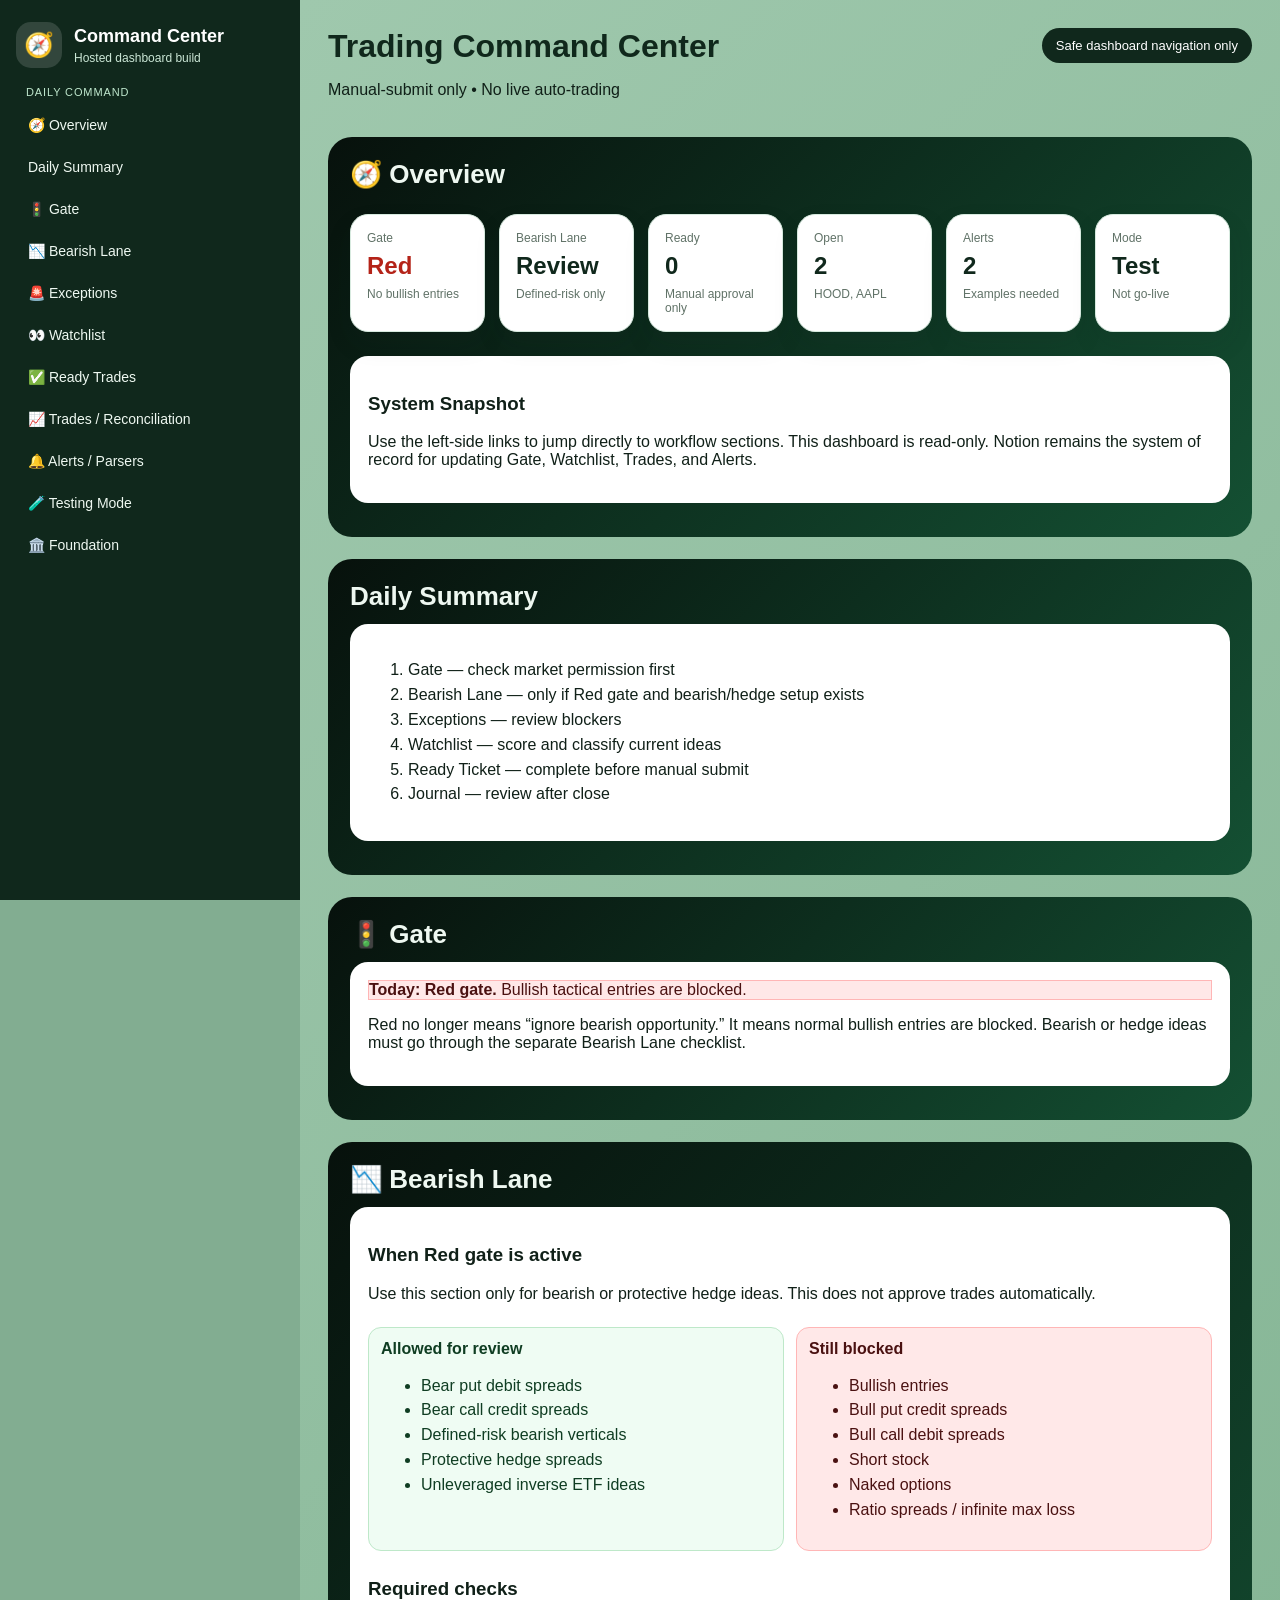
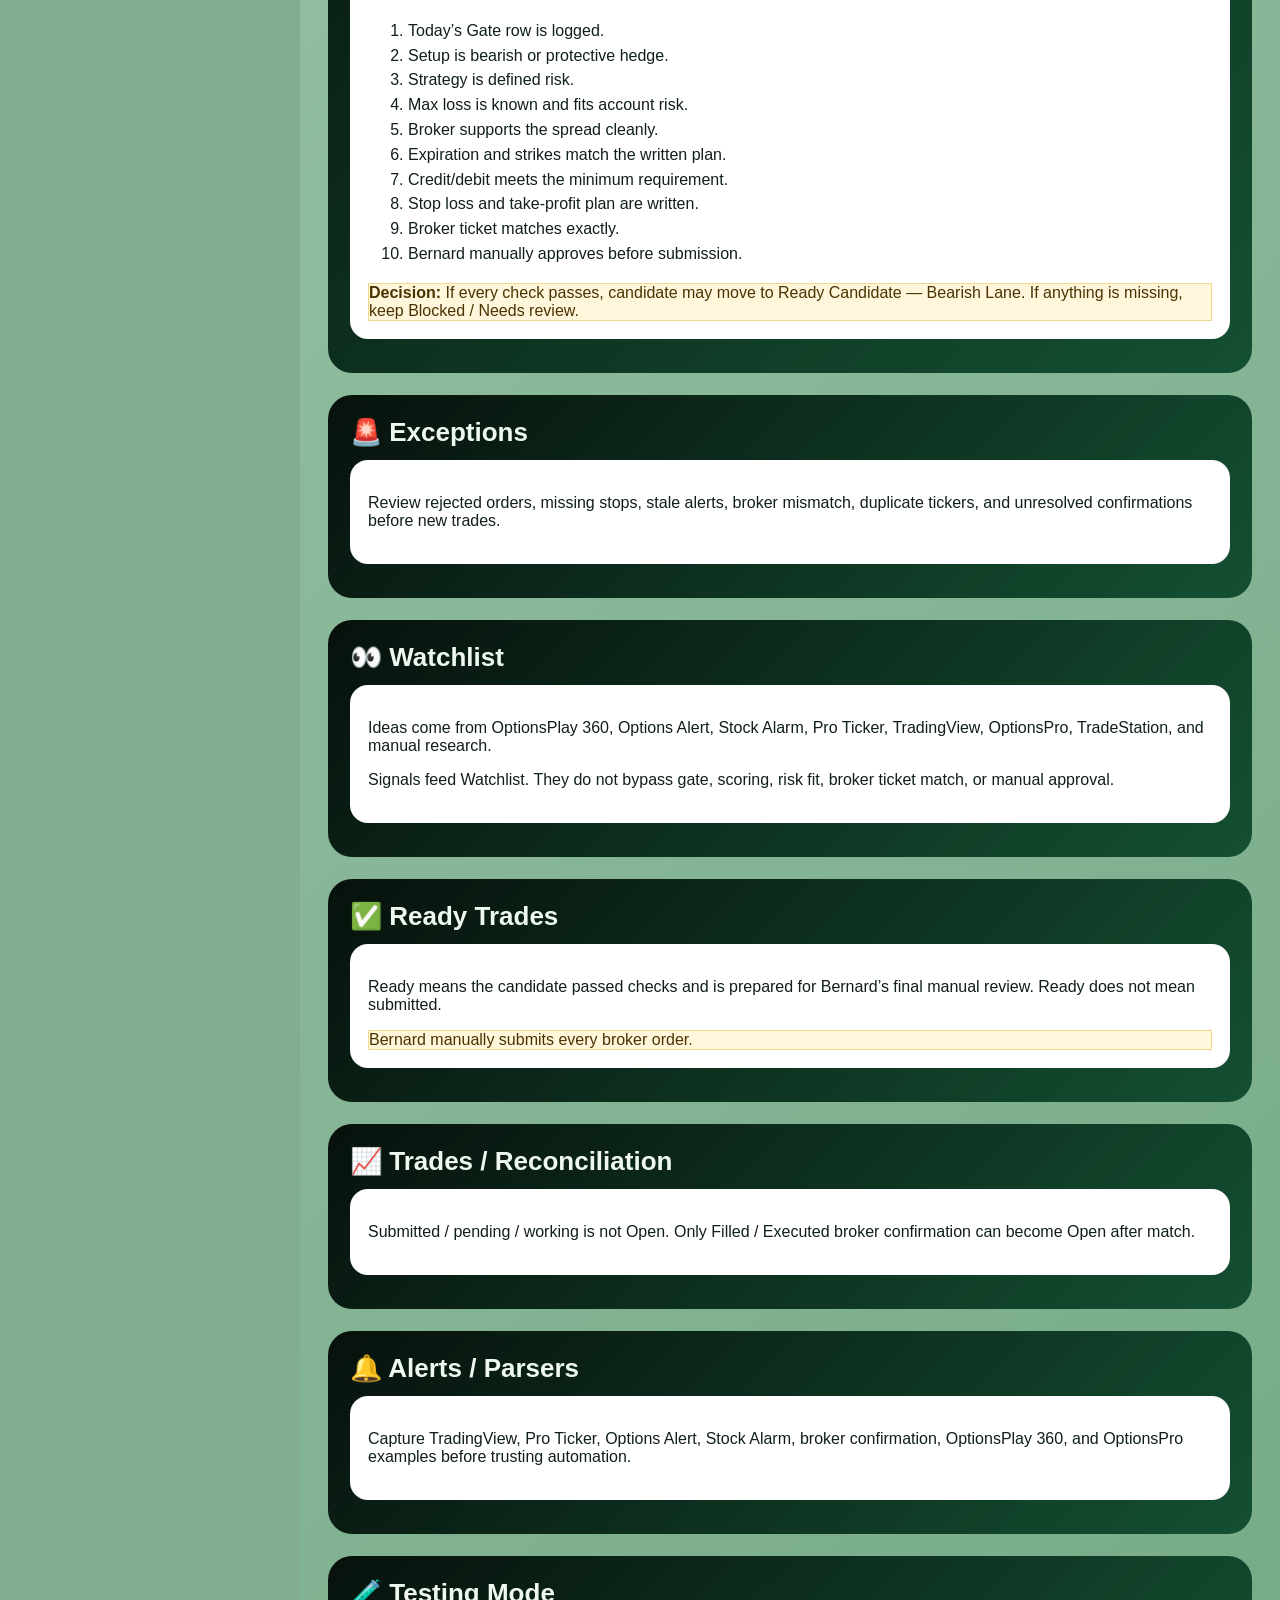
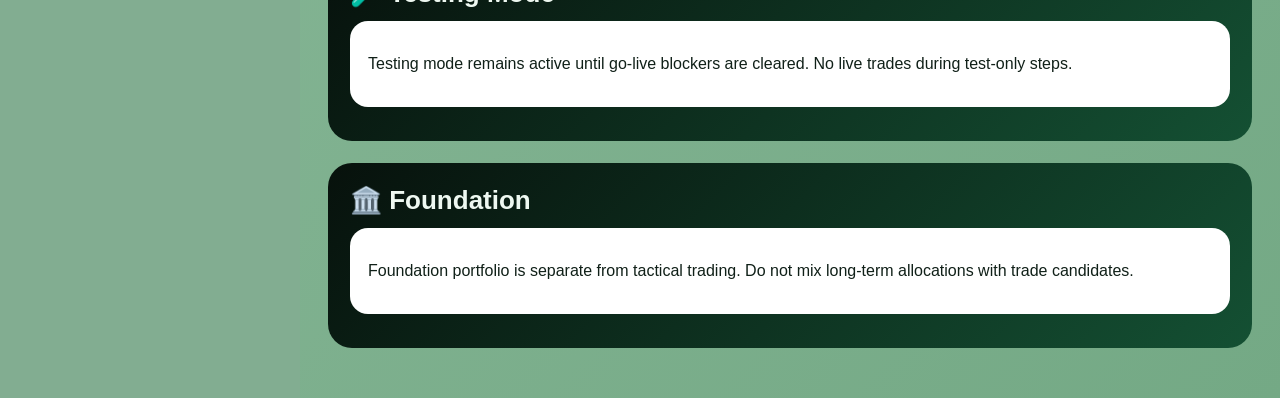
==== commit 17768730: "Rename index (4).html to index.html" ====
--- a/index.html
+++ b/index.html
@@ -1 +1 @@
-<!DOCTYPE html><html lang="en"><head><meta charset="UTF-8"><meta name="viewport" content="width=device-width,initial-scale=1"><title>Trading Command Center</title><style>:root{--dark:#10281c;--green:#1f5a3a;--bg:#82ad91;--border:#d7eadf;--red:#b42318}*{box-sizing:border-box}html{scroll-behavior:smooth}body{margin:0;font-family:Arial,sans-serif;background:#82ad91;color:#102018}.app{display:grid;grid-template-columns:300px 1fr;min-height:100vh}aside{background:#10281c;color:white;padding:22px 16px;position:sticky;top:0;height:100vh;overflow:auto}.brand{display:flex;gap:12px;align-items:center;margin-bottom:18px}.logo{width:46px;height:46px;border-radius:15px;background:rgba(255,255,255,.14);display:grid;place-items:center;font-size:24px}.brand h1{font-size:18px;margin:0}.brand p{margin:4px 0 0;color:#cbe7d6;font-size:12px}.group{font-size:11px;color:#bfe7cd;text-transform:uppercase;letter-spacing:.08em;margin:18px 10px 8px}.nav{display:block;text-decoration:none;width:100%;border:0;border-radius:12px;background:transparent;color:#eef8f1;text-align:left;padding:11px 12px;margin:4px 0;cursor:pointer;font-size:14px}.nav:hover,.nav:focus{background:rgba(255,255,255,.20);outline:2px solid rgba(255,255,255,.25)}main{padding:28px;background:linear-gradient(135deg,#9fc8ad,#74a985);min-height:100vh}.top{display:flex;justify-content:space-between;gap:16px;align-items:flex-start}.top h2{font-size:32px;color:#10281c;margin:0}.pill{background:#10281c;color:white;border-radius:999px;padding:10px 14px;font-size:13px}.cards{display:grid;grid-template-columns:repeat(6,1fr);gap:14px;margin:24px 0}.card,.item,.step{background:white;border:1px solid var(--border);border-radius:18px;padding:16px;box-shadow:0 12px 26px rgba(18,53,36,.1)}.label{font-size:12px;color:#607267}.value{font-size:24px;font-weight:800;color:#10281c;margin:7px 0}.red{color:var(--red)}.hint{font-size:12px;color:#607267}.section{background:linear-gradient(135deg,#07110c,#145033);padding:22px;border-radius:24px;color:#eef8f1;margin:22px 0;scroll-margin-top:20px}.section h2{margin:0 0 12px;font-size:26px}.panel-grid{display:grid;grid-template-columns:1.2fr .8fr;gap:18px}.box{background:#fff;color:#102018;border-radius:18px;padding:18px;margin:12px 0}.meta{display:grid;grid-template-columns:1fr 1fr;gap:10px}.meta div{background:#f7fff9;border:1px solid var(--border);border-radius:12px;padding:10px}.meta strong,.step strong{display:block;color:#07110c}.safe{display:inline-block;background:#1f5a3a;color:white;text-decoration:none;border:0;border-radius:999px;padding:10px 14px;font-weight:700;margin-top:8px}.warn{background:#fff6db;border:1px solid #f0d98a;border-radius:13px;padding:12px;margin-top:12px;color:#4a3300}.danger{background:#ffe8e8;border:1px solid #ffb6b6;border-radius:13px;padding:12px;color:#4a1111}table{width:100%;border-collapse:collapse;background:#fff;color:#102018;border-radius:14px;overflow:hidden}th,td{border-bottom:1px solid #d7eadf;padding:10px;text-align:left;vertical-align:top}th{background:#f2fbf5}@media(max-width:1000px){.app{grid-template-columns:1fr}aside{height:auto;position:relative}.cards{grid-template-columns:repeat(2,1fr)}.panel-grid{grid-template-columns:1fr}}@media(max-width:560px){.cards,.meta{grid-template-columns:1fr}main{padding:16px}}</style></head><body><div class="app"><aside><div class="brand"><div class="logo">🧭</div><div><h1>Command Center</h1><p>Hosted dashboard build</p></div></div><div class="group">Daily Command</div><a class="nav" href="#overview">🧭 Overview</a><a class="nav" href="#daily">Daily Summary</a><a class="nav" href="#gate">🚦 Gate</a><a class="nav" href="#exceptions">🚨 Exceptions</a><a class="nav" href="#watchlist">👀 Watchlist</a><a class="nav" href="#ready">✅ Ready Trades</a><a class="nav" href="#trades">📈 Trades / Reconciliation</a><a class="nav" href="#alerts">🔔 Alerts / Parsers</a><a class="nav" href="#testing">🧪 Testing Mode</a><a class="nav" href="#foundation">🏛️ Foundation</a></aside><main><div class="top"><div><h2>Trading Command Center</h2><p>Manual-submit only • No live auto-trading</p></div><div class="pill">Safe dashboard navigation only</div></div><section id="overview" class="section"><h2>🧭 Overview</h2><div class="cards"><div class="card"><div class="label">Gate</div><div class="value red">Needs check</div><div class="hint">Check VectorVest first</div></div><div class="card"><div class="label">Exceptions</div><div class="value">4</div><div class="hint">Controlled blockers</div></div><div class="card"><div class="label">Ready</div><div class="value">0</div><div class="hint">No ready trades</div></div><div class="card"><div class="label">Open</div><div class="value">2</div><div class="hint">HOOD, AAPL</div></div><div class="card"><div class="label">Alerts</div><div class="value">2</div><div class="hint">Examples needed</div></div><div class="card"><div class="label">Mode</div><div class="value">Test</div><div class="hint">Not go-live</div></div></div><div class="box"><h3>System Snapshot</h3><p>Use the left-side links to jump directly to each workflow section. These are links, not script-only buttons, so they work even if JavaScript is blocked.</p></div></section><section id="daily" class="section"><h2>Daily Summary</h2><div class="box"><ol><li>Gate — check market permission first</li><li>Exceptions — review blockers</li><li>Watchlist — score and classify current ideas</li><li>Ready Ticket — complete before manual submit</li><li>Journal — review after close</li></ol></div></section><section id="gate" class="section"><h2>🚦 Gate</h2><div class="box"><div class="danger">Check VectorVest MTI, BSR Light, and Color Guard before any new trade.</div><p>Red = no new tactical trades. Yellow = caution/review. Green = normal review, still manual-submit only.</p></div></section><section id="exceptions" class="section"><h2>🚨 Exceptions</h2><div class="box"><p>Review rejected orders, missing stops, stale alerts, broker mismatch, duplicate tickers, and unresolved confirmations before new trades.</p></div></section><section id="watchlist" class="section"><h2>👀 Watchlist</h2><div class="box"><p>Ideas come from OptionsPlay 360, Options Alert, Stock Alarm, Pro Ticker, TradingView, OptionsPro, TradeStation, and manual research.</p><p>Signals feed Watchlist. They do not bypass gate, scoring, risk fit, broker ticket match, or manual approval.</p></div></section><section id="ready" class="section"><h2>✅ Ready Trades</h2><div class="box"><p>Ready means the candidate passed checks and is prepared for Bernard’s final manual review. Ready does not mean submitted.</p><div class="warn">Bernard manually submits every broker order.</div></div></section><section id="trades" class="section"><h2>📈 Trades / Reconciliation</h2><div class="box"><p>Submitted / pending / working is not Open. Only Filled / Executed broker confirmation can become Open after match.</p></div></section><section id="alerts" class="section"><h2>🔔 Alerts / Parsers</h2><div class="box"><p>Capture TradingView, Pro Ticker, Options Alert, Stock Alarm, broker confirmation, OptionsPlay 360, and OptionsPro examples before trusting automation.</p></div></section><section id="testing" class="section"><h2>🧪 Testing Mode</h2><div class="box"><p>Testing mode remains active until go-live blockers are cleared. No live trades during test-only steps.</p></div></section><section id="foundation" class="section"><h2>🏛️ Foundation</h2><div class="box"><p>Foundation portfolio is separate from tactical trading. Do not mix long-term allocations with trade candidates.</p></div></section></main></div></body></html>
+<!DOCTYPE html><html lang="en"><head><meta charset="UTF-8"><meta name="viewport" content="width=device-width,initial-scale=1"><title>Trading Command Center</title><style>:root{--dark:#10281c;--green:#1f5a3a;--bg:#82ad91;--border:#d7eadf;--red:#b42318;--yellow:#9a6a00}*{box-sizing:border-box}html{scroll-behavior:smooth}body{margin:0;font-family:Arial,sans-serif;background:#82ad91;color:#102018}.app{display:grid;grid-template-columns:300px 1fr;min-height:100vh}aside{background:#10281c;color:white;padding:22px 16px;position:sticky;top:0;height:100vh;overflow:auto}.brand{display:flex;gap:12px;align-items:center;margin-bottom:18px}.logo{width:46px;height:46px;border-radius:15px;background:rgba(255,255,255,.14);display:grid;place-items:center;font-size:24px}.brand h1{font-size:18px;margin:0}.brand p{margin:4px 0 0;color:#cbe7d6;font-size:12px}.group{font-size:11px;color:#bfe7cd;text-transform:uppercase;letter-spacing:.08em;margin:18px 10px 8px}.nav{display:block;text-decoration:none;width:100%;border:0;border-radius:12px;background:transparent;color:#eef8f1;text-align:left;padding:11px 12px;margin:4px 0;cursor:pointer;font-size:14px}.nav:hover,.nav:focus{background:rgba(255,255,255,.20);outline:2px solid rgba(255,255,255,.25)}main{padding:28px;background:linear-gradient(135deg,#9fc8ad,#74a985);min-height:100vh}.top{display:flex;justify-content:space-between;gap:16px;align-items:flex-start}.top h2{font-size:32px;color:#10281c;margin:0}.pill{background:#10281c;color:white;border-radius:999px;padding:10px 14px;font-size:13px}.cards{display:grid;grid-template-columns:repeat(6,1fr);gap:14px;margin:24px 0}.card,.item,.step{background:white;border:1px solid var(--border);border-radius:18px;padding:16px;box-shadow:0 12px 26px rgba(18,53,36,.1)}.label{font-size:12px;color:#607267}.value{font-size:24px;font-weight:800;color:#10281c;margin:7px 0}.red{color:var(--red)}.hint{font-size:12px;color:#607267}.section{background:linear-gradient(135deg,#07110c,#145033);padding:22px;border-radius:24px;color:#eef8f1;margin:22px 0;scroll-margin-top:20px}.section h2{margin:0 0 12px;font-size:26px}.box{background:#fff;color:#102018;border-radius:18px;padding:18px;margin:12px 0}.grid{display:grid;grid-template-columns:1fr 1fr;gap:12px}.rule{border-radius:13px;padding:12px;margin:8px 0}.warn{background:#fff6db;border:1px solid #f0d98a;color:#4a3300}.danger{background:#ffe8e8;border:1px solid #ffb6b6;color:#4a1111}.ok{background:#effcf3;border:1px solid #bee8c9;color:#0f3d22}.safe{display:inline-block;background:#1f5a3a;color:white;text-decoration:none;border:0;border-radius:999px;padding:10px 14px;font-weight:700;margin-top:8px}ul,ol{line-height:1.55}@media(max-width:1000px){.app{grid-template-columns:1fr}aside{height:auto;position:relative}.cards,.grid{grid-template-columns:repeat(2,1fr)}}@media(max-width:560px){.cards,.grid{grid-template-columns:1fr}main{padding:16px}}</style></head><body><div class="app"><aside><div class="brand"><div class="logo">🧭</div><div><h1>Command Center</h1><p>Hosted dashboard build</p></div></div><div class="group">Daily Command</div><a class="nav" href="#overview">🧭 Overview</a><a class="nav" href="#daily">Daily Summary</a><a class="nav" href="#gate">🚦 Gate</a><a class="nav" href="#bearish">📉 Bearish Lane</a><a class="nav" href="#exceptions">🚨 Exceptions</a><a class="nav" href="#watchlist">👀 Watchlist</a><a class="nav" href="#ready">✅ Ready Trades</a><a class="nav" href="#trades">📈 Trades / Reconciliation</a><a class="nav" href="#alerts">🔔 Alerts / Parsers</a><a class="nav" href="#testing">🧪 Testing Mode</a><a class="nav" href="#foundation">🏛️ Foundation</a></aside><main><div class="top"><div><h2>Trading Command Center</h2><p>Manual-submit only • No live auto-trading</p></div><div class="pill">Safe dashboard navigation only</div></div><section id="overview" class="section"><h2>🧭 Overview</h2><div class="cards"><div class="card"><div class="label">Gate</div><div class="value red">Red</div><div class="hint">No bullish entries</div></div><div class="card"><div class="label">Bearish Lane</div><div class="value">Review</div><div class="hint">Defined-risk only</div></div><div class="card"><div class="label">Ready</div><div class="value">0</div><div class="hint">Manual approval only</div></div><div class="card"><div class="label">Open</div><div class="value">2</div><div class="hint">HOOD, AAPL</div></div><div class="card"><div class="label">Alerts</div><div class="value">2</div><div class="hint">Examples needed</div></div><div class="card"><div class="label">Mode</div><div class="value">Test</div><div class="hint">Not go-live</div></div></div><div class="box"><h3>System Snapshot</h3><p>Use the left-side links to jump directly to workflow sections. This dashboard is read-only. Notion remains the system of record for updating Gate, Watchlist, Trades, and Alerts.</p></div></section><section id="daily" class="section"><h2>Daily Summary</h2><div class="box"><ol><li>Gate — check market permission first</li><li>Bearish Lane — only if Red gate and bearish/hedge setup exists</li><li>Exceptions — review blockers</li><li>Watchlist — score and classify current ideas</li><li>Ready Ticket — complete before manual submit</li><li>Journal — review after close</li></ol></div></section><section id="gate" class="section"><h2>🚦 Gate</h2><div class="box"><div class="danger"><strong>Today: Red gate.</strong> Bullish tactical entries are blocked.</div><p>Red no longer means “ignore bearish opportunity.” It means normal bullish entries are blocked. Bearish or hedge ideas must go through the separate Bearish Lane checklist.</p></div></section><section id="bearish" class="section"><h2>📉 Bearish Lane</h2><div class="box"><h3>When Red gate is active</h3><p>Use this section only for bearish or protective hedge ideas. This does not approve trades automatically.</p><div class="grid"><div class="rule ok"><strong>Allowed for review</strong><ul><li>Bear put debit spreads</li><li>Bear call credit spreads</li><li>Defined-risk bearish verticals</li><li>Protective hedge spreads</li><li>Unleveraged inverse ETF ideas</li></ul></div><div class="rule danger"><strong>Still blocked</strong><ul><li>Bullish entries</li><li>Bull put credit spreads</li><li>Bull call debit spreads</li><li>Short stock</li><li>Naked options</li><li>Ratio spreads / infinite max loss</li></ul></div></div><h3>Required checks</h3><ol><li>Today’s Gate row is logged.</li><li>Setup is bearish or protective hedge.</li><li>Strategy is defined risk.</li><li>Max loss is known and fits account risk.</li><li>Broker supports the spread cleanly.</li><li>Expiration and strikes match the written plan.</li><li>Credit/debit meets the minimum requirement.</li><li>Stop loss and take-profit plan are written.</li><li>Broker ticket matches exactly.</li><li>Bernard manually approves before submission.</li></ol><div class="warn"><strong>Decision:</strong> If every check passes, candidate may move to Ready Candidate — Bearish Lane. If anything is missing, keep Blocked / Needs review.</div></div></section><section id="exceptions" class="section"><h2>🚨 Exceptions</h2><div class="box"><p>Review rejected orders, missing stops, stale alerts, broker mismatch, duplicate tickers, and unresolved confirmations before new trades.</p></div></section><section id="watchlist" class="section"><h2>👀 Watchlist</h2><div class="box"><p>Ideas come from OptionsPlay 360, Options Alert, Stock Alarm, Pro Ticker, TradingView, OptionsPro, TradeStation, and manual research.</p><p>Signals feed Watchlist. They do not bypass gate, scoring, risk fit, broker ticket match, or manual approval.</p></div></section><section id="ready" class="section"><h2>✅ Ready Trades</h2><div class="box"><p>Ready means the candidate passed checks and is prepared for Bernard’s final manual review. Ready does not mean submitted.</p><div class="warn">Bernard manually submits every broker order.</div></div></section><section id="trades" class="section"><h2>📈 Trades / Reconciliation</h2><div class="box"><p>Submitted / pending / working is not Open. Only Filled / Executed broker confirmation can become Open after match.</p></div></section><section id="alerts" class="section"><h2>🔔 Alerts / Parsers</h2><div class="box"><p>Capture TradingView, Pro Ticker, Options Alert, Stock Alarm, broker confirmation, OptionsPlay 360, and OptionsPro examples before trusting automation.</p></div></section><section id="testing" class="section"><h2>🧪 Testing Mode</h2><div class="box"><p>Testing mode remains active until go-live blockers are cleared. No live trades during test-only steps.</p></div></section><section id="foundation" class="section"><h2>🏛️ Foundation</h2><div class="box"><p>Foundation portfolio is separate from tactical trading. Do not mix long-term allocations with trade candidates.</p></div></section></main></div></body></html>
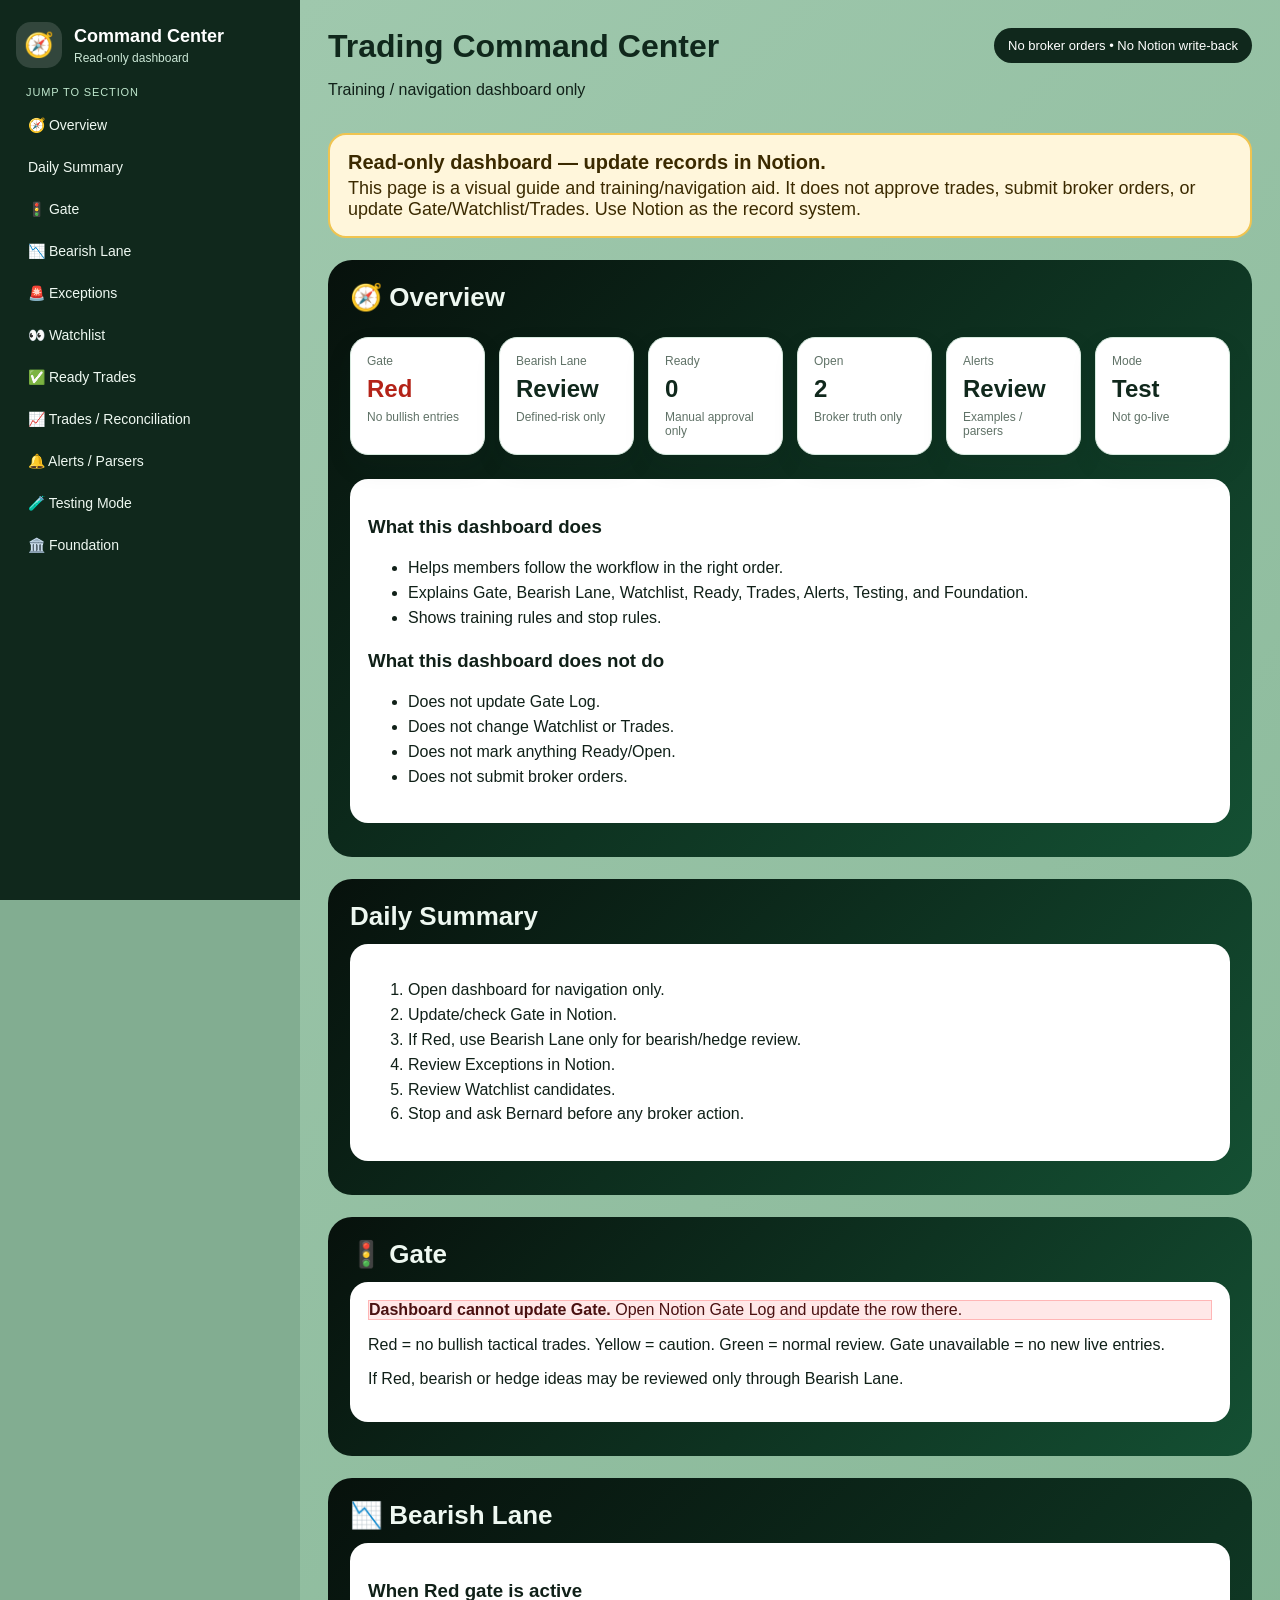
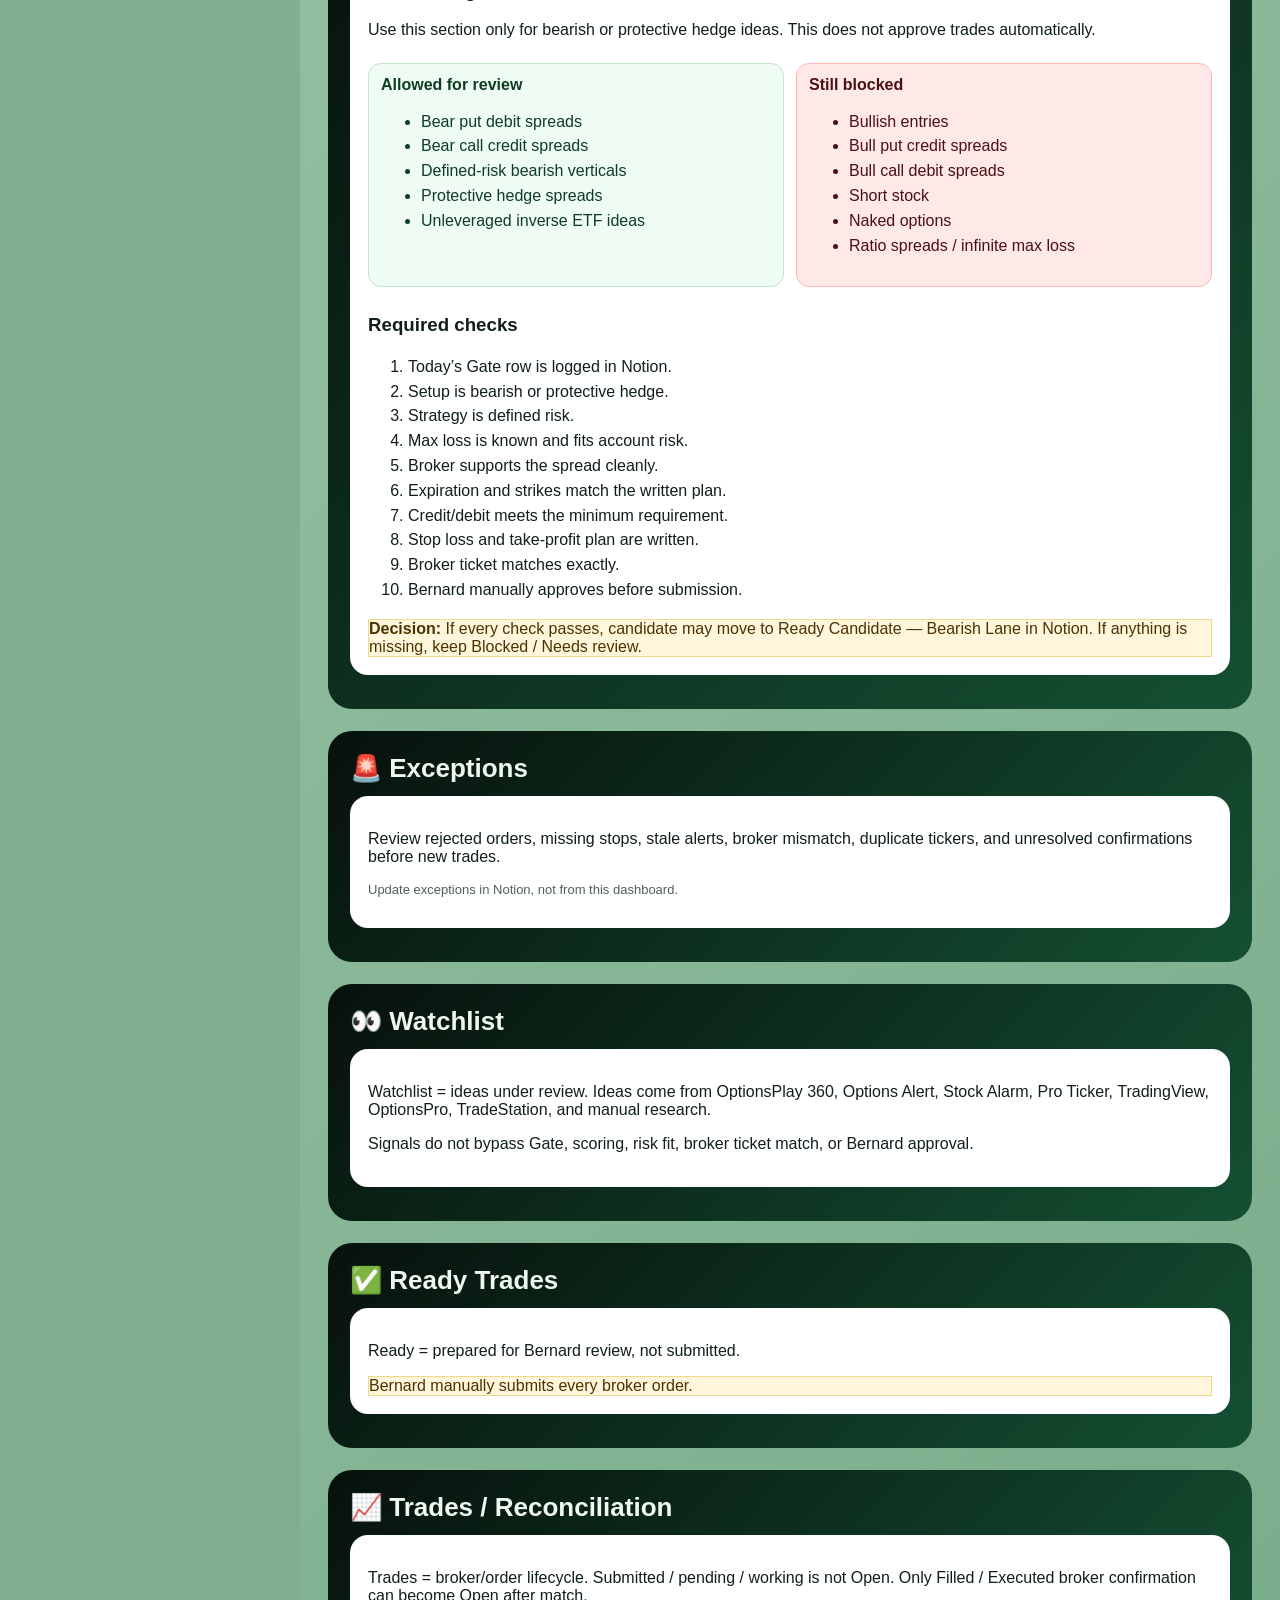
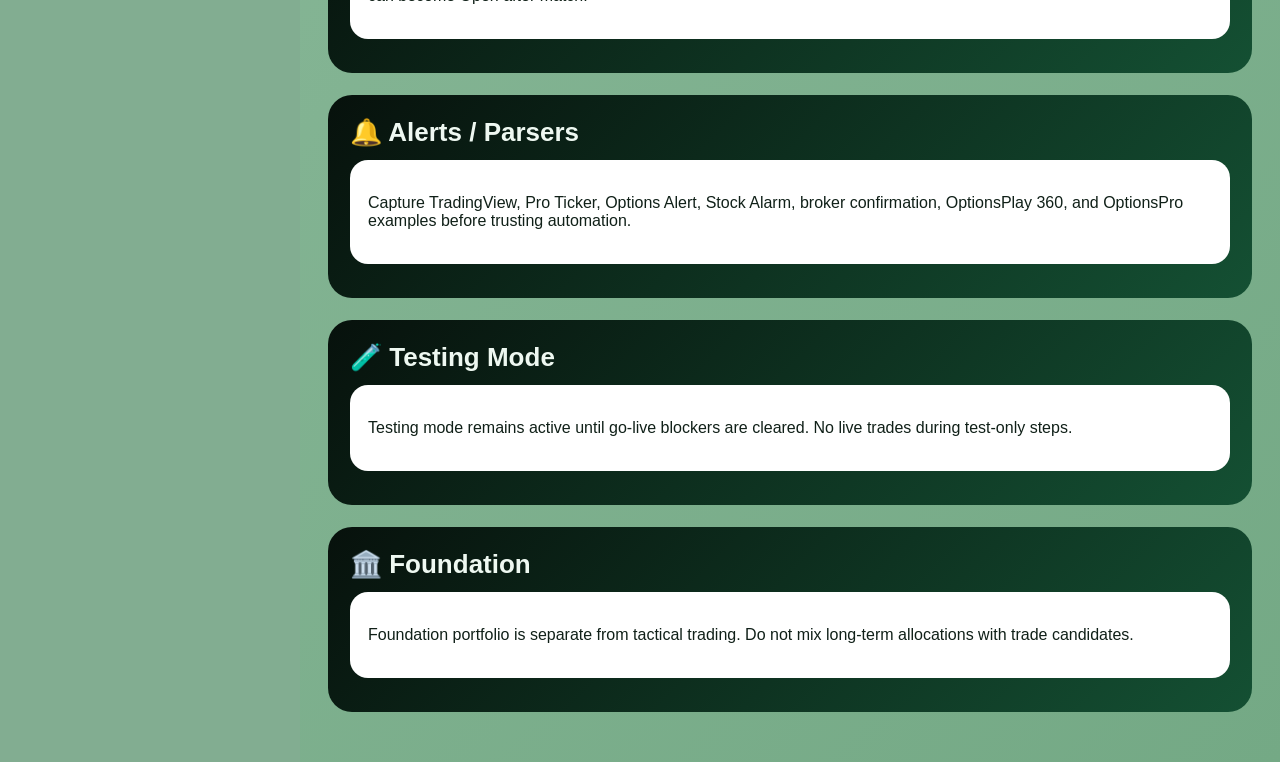
==== commit 28eac267: "Rename index (5).html to index.html" ====
--- a/index.html
+++ b/index.html
@@ -1 +1 @@
-<!DOCTYPE html><html lang="en"><head><meta charset="UTF-8"><meta name="viewport" content="width=device-width,initial-scale=1"><title>Trading Command Center</title><style>:root{--dark:#10281c;--green:#1f5a3a;--bg:#82ad91;--border:#d7eadf;--red:#b42318;--yellow:#9a6a00}*{box-sizing:border-box}html{scroll-behavior:smooth}body{margin:0;font-family:Arial,sans-serif;background:#82ad91;color:#102018}.app{display:grid;grid-template-columns:300px 1fr;min-height:100vh}aside{background:#10281c;color:white;padding:22px 16px;position:sticky;top:0;height:100vh;overflow:auto}.brand{display:flex;gap:12px;align-items:center;margin-bottom:18px}.logo{width:46px;height:46px;border-radius:15px;background:rgba(255,255,255,.14);display:grid;place-items:center;font-size:24px}.brand h1{font-size:18px;margin:0}.brand p{margin:4px 0 0;color:#cbe7d6;font-size:12px}.group{font-size:11px;color:#bfe7cd;text-transform:uppercase;letter-spacing:.08em;margin:18px 10px 8px}.nav{display:block;text-decoration:none;width:100%;border:0;border-radius:12px;background:transparent;color:#eef8f1;text-align:left;padding:11px 12px;margin:4px 0;cursor:pointer;font-size:14px}.nav:hover,.nav:focus{background:rgba(255,255,255,.20);outline:2px solid rgba(255,255,255,.25)}main{padding:28px;background:linear-gradient(135deg,#9fc8ad,#74a985);min-height:100vh}.top{display:flex;justify-content:space-between;gap:16px;align-items:flex-start}.top h2{font-size:32px;color:#10281c;margin:0}.pill{background:#10281c;color:white;border-radius:999px;padding:10px 14px;font-size:13px}.cards{display:grid;grid-template-columns:repeat(6,1fr);gap:14px;margin:24px 0}.card,.item,.step{background:white;border:1px solid var(--border);border-radius:18px;padding:16px;box-shadow:0 12px 26px rgba(18,53,36,.1)}.label{font-size:12px;color:#607267}.value{font-size:24px;font-weight:800;color:#10281c;margin:7px 0}.red{color:var(--red)}.hint{font-size:12px;color:#607267}.section{background:linear-gradient(135deg,#07110c,#145033);padding:22px;border-radius:24px;color:#eef8f1;margin:22px 0;scroll-margin-top:20px}.section h2{margin:0 0 12px;font-size:26px}.box{background:#fff;color:#102018;border-radius:18px;padding:18px;margin:12px 0}.grid{display:grid;grid-template-columns:1fr 1fr;gap:12px}.rule{border-radius:13px;padding:12px;margin:8px 0}.warn{background:#fff6db;border:1px solid #f0d98a;color:#4a3300}.danger{background:#ffe8e8;border:1px solid #ffb6b6;color:#4a1111}.ok{background:#effcf3;border:1px solid #bee8c9;color:#0f3d22}.safe{display:inline-block;background:#1f5a3a;color:white;text-decoration:none;border:0;border-radius:999px;padding:10px 14px;font-weight:700;margin-top:8px}ul,ol{line-height:1.55}@media(max-width:1000px){.app{grid-template-columns:1fr}aside{height:auto;position:relative}.cards,.grid{grid-template-columns:repeat(2,1fr)}}@media(max-width:560px){.cards,.grid{grid-template-columns:1fr}main{padding:16px}}</style></head><body><div class="app"><aside><div class="brand"><div class="logo">🧭</div><div><h1>Command Center</h1><p>Hosted dashboard build</p></div></div><div class="group">Daily Command</div><a class="nav" href="#overview">🧭 Overview</a><a class="nav" href="#daily">Daily Summary</a><a class="nav" href="#gate">🚦 Gate</a><a class="nav" href="#bearish">📉 Bearish Lane</a><a class="nav" href="#exceptions">🚨 Exceptions</a><a class="nav" href="#watchlist">👀 Watchlist</a><a class="nav" href="#ready">✅ Ready Trades</a><a class="nav" href="#trades">📈 Trades / Reconciliation</a><a class="nav" href="#alerts">🔔 Alerts / Parsers</a><a class="nav" href="#testing">🧪 Testing Mode</a><a class="nav" href="#foundation">🏛️ Foundation</a></aside><main><div class="top"><div><h2>Trading Command Center</h2><p>Manual-submit only • No live auto-trading</p></div><div class="pill">Safe dashboard navigation only</div></div><section id="overview" class="section"><h2>🧭 Overview</h2><div class="cards"><div class="card"><div class="label">Gate</div><div class="value red">Red</div><div class="hint">No bullish entries</div></div><div class="card"><div class="label">Bearish Lane</div><div class="value">Review</div><div class="hint">Defined-risk only</div></div><div class="card"><div class="label">Ready</div><div class="value">0</div><div class="hint">Manual approval only</div></div><div class="card"><div class="label">Open</div><div class="value">2</div><div class="hint">HOOD, AAPL</div></div><div class="card"><div class="label">Alerts</div><div class="value">2</div><div class="hint">Examples needed</div></div><div class="card"><div class="label">Mode</div><div class="value">Test</div><div class="hint">Not go-live</div></div></div><div class="box"><h3>System Snapshot</h3><p>Use the left-side links to jump directly to workflow sections. This dashboard is read-only. Notion remains the system of record for updating Gate, Watchlist, Trades, and Alerts.</p></div></section><section id="daily" class="section"><h2>Daily Summary</h2><div class="box"><ol><li>Gate — check market permission first</li><li>Bearish Lane — only if Red gate and bearish/hedge setup exists</li><li>Exceptions — review blockers</li><li>Watchlist — score and classify current ideas</li><li>Ready Ticket — complete before manual submit</li><li>Journal — review after close</li></ol></div></section><section id="gate" class="section"><h2>🚦 Gate</h2><div class="box"><div class="danger"><strong>Today: Red gate.</strong> Bullish tactical entries are blocked.</div><p>Red no longer means “ignore bearish opportunity.” It means normal bullish entries are blocked. Bearish or hedge ideas must go through the separate Bearish Lane checklist.</p></div></section><section id="bearish" class="section"><h2>📉 Bearish Lane</h2><div class="box"><h3>When Red gate is active</h3><p>Use this section only for bearish or protective hedge ideas. This does not approve trades automatically.</p><div class="grid"><div class="rule ok"><strong>Allowed for review</strong><ul><li>Bear put debit spreads</li><li>Bear call credit spreads</li><li>Defined-risk bearish verticals</li><li>Protective hedge spreads</li><li>Unleveraged inverse ETF ideas</li></ul></div><div class="rule danger"><strong>Still blocked</strong><ul><li>Bullish entries</li><li>Bull put credit spreads</li><li>Bull call debit spreads</li><li>Short stock</li><li>Naked options</li><li>Ratio spreads / infinite max loss</li></ul></div></div><h3>Required checks</h3><ol><li>Today’s Gate row is logged.</li><li>Setup is bearish or protective hedge.</li><li>Strategy is defined risk.</li><li>Max loss is known and fits account risk.</li><li>Broker supports the spread cleanly.</li><li>Expiration and strikes match the written plan.</li><li>Credit/debit meets the minimum requirement.</li><li>Stop loss and take-profit plan are written.</li><li>Broker ticket matches exactly.</li><li>Bernard manually approves before submission.</li></ol><div class="warn"><strong>Decision:</strong> If every check passes, candidate may move to Ready Candidate — Bearish Lane. If anything is missing, keep Blocked / Needs review.</div></div></section><section id="exceptions" class="section"><h2>🚨 Exceptions</h2><div class="box"><p>Review rejected orders, missing stops, stale alerts, broker mismatch, duplicate tickers, and unresolved confirmations before new trades.</p></div></section><section id="watchlist" class="section"><h2>👀 Watchlist</h2><div class="box"><p>Ideas come from OptionsPlay 360, Options Alert, Stock Alarm, Pro Ticker, TradingView, OptionsPro, TradeStation, and manual research.</p><p>Signals feed Watchlist. They do not bypass gate, scoring, risk fit, broker ticket match, or manual approval.</p></div></section><section id="ready" class="section"><h2>✅ Ready Trades</h2><div class="box"><p>Ready means the candidate passed checks and is prepared for Bernard’s final manual review. Ready does not mean submitted.</p><div class="warn">Bernard manually submits every broker order.</div></div></section><section id="trades" class="section"><h2>📈 Trades / Reconciliation</h2><div class="box"><p>Submitted / pending / working is not Open. Only Filled / Executed broker confirmation can become Open after match.</p></div></section><section id="alerts" class="section"><h2>🔔 Alerts / Parsers</h2><div class="box"><p>Capture TradingView, Pro Ticker, Options Alert, Stock Alarm, broker confirmation, OptionsPlay 360, and OptionsPro examples before trusting automation.</p></div></section><section id="testing" class="section"><h2>🧪 Testing Mode</h2><div class="box"><p>Testing mode remains active until go-live blockers are cleared. No live trades during test-only steps.</p></div></section><section id="foundation" class="section"><h2>🏛️ Foundation</h2><div class="box"><p>Foundation portfolio is separate from tactical trading. Do not mix long-term allocations with trade candidates.</p></div></section></main></div></body></html>
+<!DOCTYPE html><html lang="en"><head><meta charset="UTF-8"><meta name="viewport" content="width=device-width,initial-scale=1"><title>Trading Command Center</title><style>:root{--dark:#10281c;--green:#1f5a3a;--bg:#82ad91;--border:#d7eadf;--red:#b42318;--yellow:#9a6a00;--blue:#174ea6}*{box-sizing:border-box}html{scroll-behavior:smooth}body{margin:0;font-family:Arial,sans-serif;background:#82ad91;color:#102018}.app{display:grid;grid-template-columns:300px 1fr;min-height:100vh}aside{background:#10281c;color:white;padding:22px 16px;position:sticky;top:0;height:100vh;overflow:auto}.brand{display:flex;gap:12px;align-items:center;margin-bottom:18px}.logo{width:46px;height:46px;border-radius:15px;background:rgba(255,255,255,.14);display:grid;place-items:center;font-size:24px}.brand h1{font-size:18px;margin:0}.brand p{margin:4px 0 0;color:#cbe7d6;font-size:12px}.group{font-size:11px;color:#bfe7cd;text-transform:uppercase;letter-spacing:.08em;margin:18px 10px 8px}.nav{display:block;text-decoration:none;width:100%;border:0;border-radius:12px;background:transparent;color:#eef8f1;text-align:left;padding:11px 12px;margin:4px 0;cursor:pointer;font-size:14px}.nav:hover,.nav:focus{background:rgba(255,255,255,.20);outline:2px solid rgba(255,255,255,.25)}main{padding:28px;background:linear-gradient(135deg,#9fc8ad,#74a985);min-height:100vh}.top{display:flex;justify-content:space-between;gap:16px;align-items:flex-start}.top h2{font-size:32px;color:#10281c;margin:0}.pill{background:#10281c;color:white;border-radius:999px;padding:10px 14px;font-size:13px}.banner{background:#fff6db;border:2px solid #f0c450;color:#3b2a00;border-radius:18px;padding:16px 18px;margin:18px 0;font-size:18px}.banner strong{display:block;font-size:20px;margin-bottom:4px}.cards{display:grid;grid-template-columns:repeat(6,1fr);gap:14px;margin:24px 0}.card,.item,.step{background:white;border:1px solid var(--border);border-radius:18px;padding:16px;box-shadow:0 12px 26px rgba(18,53,36,.1)}.label{font-size:12px;color:#607267}.value{font-size:24px;font-weight:800;color:#10281c;margin:7px 0}.red{color:var(--red)}.hint{font-size:12px;color:#607267}.section{background:linear-gradient(135deg,#07110c,#145033);padding:22px;border-radius:24px;color:#eef8f1;margin:22px 0;scroll-margin-top:20px}.section h2{margin:0 0 12px;font-size:26px}.box{background:#fff;color:#102018;border-radius:18px;padding:18px;margin:12px 0}.grid{display:grid;grid-template-columns:1fr 1fr;gap:12px}.rule{border-radius:13px;padding:12px;margin:8px 0}.warn{background:#fff6db;border:1px solid #f0d98a;color:#4a3300}.danger{background:#ffe8e8;border:1px solid #ffb6b6;color:#4a1111}.ok{background:#effcf3;border:1px solid #bee8c9;color:#0f3d22}.linkbtn{display:inline-block;background:#1f5a3a;color:white;text-decoration:none;border:0;border-radius:999px;padding:10px 14px;font-weight:700;margin:8px 8px 0 0}.ghost{background:#eef8f1;color:#10281c}.small{font-size:13px;color:#4e6256}ul,ol{line-height:1.55}@media(max-width:1000px){.app{grid-template-columns:1fr}aside{height:auto;position:relative}.cards,.grid{grid-template-columns:repeat(2,1fr)}}@media(max-width:560px){.cards,.grid{grid-template-columns:1fr}main{padding:16px}}</style></head><body><div class="app"><aside><div class="brand"><div class="logo">🧭</div><div><h1>Command Center</h1><p>Read-only dashboard</p></div></div><div class="group">Jump to section</div><a class="nav" href="#overview">🧭 Overview</a><a class="nav" href="#daily">Daily Summary</a><a class="nav" href="#gate">🚦 Gate</a><a class="nav" href="#bearish">📉 Bearish Lane</a><a class="nav" href="#exceptions">🚨 Exceptions</a><a class="nav" href="#watchlist">👀 Watchlist</a><a class="nav" href="#ready">✅ Ready Trades</a><a class="nav" href="#trades">📈 Trades / Reconciliation</a><a class="nav" href="#alerts">🔔 Alerts / Parsers</a><a class="nav" href="#testing">🧪 Testing Mode</a><a class="nav" href="#foundation">🏛️ Foundation</a></aside><main><div class="top"><div><h2>Trading Command Center</h2><p>Training / navigation dashboard only</p></div><div class="pill">No broker orders • No Notion write-back</div></div><div class="banner"><strong>Read-only dashboard — update records in Notion.</strong>This page is a visual guide and training/navigation aid. It does not approve trades, submit broker orders, or update Gate/Watchlist/Trades. Use Notion as the record system.</div><section id="overview" class="section"><h2>🧭 Overview</h2><div class="cards"><div class="card"><div class="label">Gate</div><div class="value red">Red</div><div class="hint">No bullish entries</div></div><div class="card"><div class="label">Bearish Lane</div><div class="value">Review</div><div class="hint">Defined-risk only</div></div><div class="card"><div class="label">Ready</div><div class="value">0</div><div class="hint">Manual approval only</div></div><div class="card"><div class="label">Open</div><div class="value">2</div><div class="hint">Broker truth only</div></div><div class="card"><div class="label">Alerts</div><div class="value">Review</div><div class="hint">Examples / parsers</div></div><div class="card"><div class="label">Mode</div><div class="value">Test</div><div class="hint">Not go-live</div></div></div><div class="box"><h3>What this dashboard does</h3><ul><li>Helps members follow the workflow in the right order.</li><li>Explains Gate, Bearish Lane, Watchlist, Ready, Trades, Alerts, Testing, and Foundation.</li><li>Shows training rules and stop rules.</li></ul><h3>What this dashboard does not do</h3><ul><li>Does not update Gate Log.</li><li>Does not change Watchlist or Trades.</li><li>Does not mark anything Ready/Open.</li><li>Does not submit broker orders.</li></ul></div></section><section id="daily" class="section"><h2>Daily Summary</h2><div class="box"><ol><li>Open dashboard for navigation only.</li><li>Update/check Gate in Notion.</li><li>If Red, use Bearish Lane only for bearish/hedge review.</li><li>Review Exceptions in Notion.</li><li>Review Watchlist candidates.</li><li>Stop and ask Bernard before any broker action.</li></ol></div></section><section id="gate" class="section"><h2>🚦 Gate</h2><div class="box"><div class="danger"><strong>Dashboard cannot update Gate.</strong> Open Notion Gate Log and update the row there.</div><p>Red = no bullish tactical trades. Yellow = caution. Green = normal review. Gate unavailable = no new live entries.</p><p>If Red, bearish or hedge ideas may be reviewed only through Bearish Lane.</p></div></section><section id="bearish" class="section"><h2>📉 Bearish Lane</h2><div class="box"><h3>When Red gate is active</h3><p>Use this section only for bearish or protective hedge ideas. This does not approve trades automatically.</p><div class="grid"><div class="rule ok"><strong>Allowed for review</strong><ul><li>Bear put debit spreads</li><li>Bear call credit spreads</li><li>Defined-risk bearish verticals</li><li>Protective hedge spreads</li><li>Unleveraged inverse ETF ideas</li></ul></div><div class="rule danger"><strong>Still blocked</strong><ul><li>Bullish entries</li><li>Bull put credit spreads</li><li>Bull call debit spreads</li><li>Short stock</li><li>Naked options</li><li>Ratio spreads / infinite max loss</li></ul></div></div><h3>Required checks</h3><ol><li>Today’s Gate row is logged in Notion.</li><li>Setup is bearish or protective hedge.</li><li>Strategy is defined risk.</li><li>Max loss is known and fits account risk.</li><li>Broker supports the spread cleanly.</li><li>Expiration and strikes match the written plan.</li><li>Credit/debit meets the minimum requirement.</li><li>Stop loss and take-profit plan are written.</li><li>Broker ticket matches exactly.</li><li>Bernard manually approves before submission.</li></ol><div class="warn"><strong>Decision:</strong> If every check passes, candidate may move to Ready Candidate — Bearish Lane in Notion. If anything is missing, keep Blocked / Needs review.</div></div></section><section id="exceptions" class="section"><h2>🚨 Exceptions</h2><div class="box"><p>Review rejected orders, missing stops, stale alerts, broker mismatch, duplicate tickers, and unresolved confirmations before new trades.</p><p class="small">Update exceptions in Notion, not from this dashboard.</p></div></section><section id="watchlist" class="section"><h2>👀 Watchlist</h2><div class="box"><p>Watchlist = ideas under review. Ideas come from OptionsPlay 360, Options Alert, Stock Alarm, Pro Ticker, TradingView, OptionsPro, TradeStation, and manual research.</p><p>Signals do not bypass Gate, scoring, risk fit, broker ticket match, or Bernard approval.</p></div></section><section id="ready" class="section"><h2>✅ Ready Trades</h2><div class="box"><p>Ready = prepared for Bernard review, not submitted.</p><div class="warn">Bernard manually submits every broker order.</div></div></section><section id="trades" class="section"><h2>📈 Trades / Reconciliation</h2><div class="box"><p>Trades = broker/order lifecycle. Submitted / pending / working is not Open. Only Filled / Executed broker confirmation can become Open after match.</p></div></section><section id="alerts" class="section"><h2>🔔 Alerts / Parsers</h2><div class="box"><p>Capture TradingView, Pro Ticker, Options Alert, Stock Alarm, broker confirmation, OptionsPlay 360, and OptionsPro examples before trusting automation.</p></div></section><section id="testing" class="section"><h2>🧪 Testing Mode</h2><div class="box"><p>Testing mode remains active until go-live blockers are cleared. No live trades during test-only steps.</p></div></section><section id="foundation" class="section"><h2>🏛️ Foundation</h2><div class="box"><p>Foundation portfolio is separate from tactical trading. Do not mix long-term allocations with trade candidates.</p></div></section></main></div></body></html>
